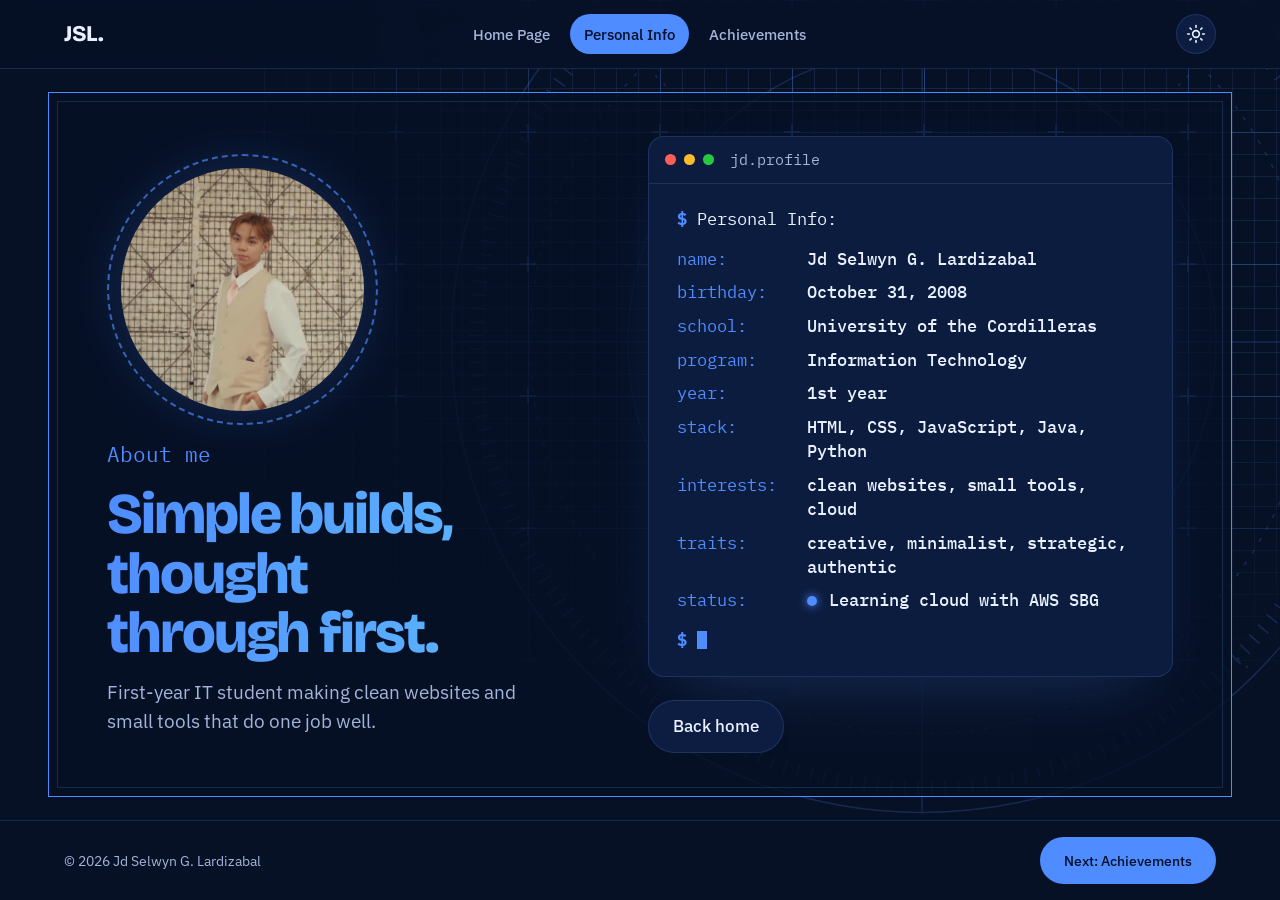
==== about.html @ 6f908cb0 "Change 'course' to 'program' in about.html" ====
<!DOCTYPE html>
<html lang="en" data-theme="dark">
<head>
  <meta charset="UTF-8">
  <meta name="viewport" content="width=device-width, initial-scale=1.0">
  <title>Personal Info | Lardizabal's Portfolio</title>
  <meta name="description" content="About Jd Selwyn G. Lardizabal, IT student and aspiring full stack developer.">
  <script>
    /* Apply the saved theme before paint so the page doesn't flash */
    try { var t = localStorage.getItem('theme'); if (t) document.documentElement.dataset.theme = t; } catch (e) {}
  </script>
  <link rel="icon" type="image/x-icon" href="Favicon.ico">
  <link rel="preconnect" href="https://fonts.googleapis.com">
  <link rel="preconnect" href="https://fonts.gstatic.com" crossorigin>
  <link href="https://fonts.googleapis.com/css2?family=Bricolage+Grotesque:wght@600;700;800&family=IBM+Plex+Mono:wght@500&family=IBM+Plex+Sans:wght@400;500&display=swap" rel="stylesheet">
  <link rel="stylesheet" href="style.css">
</head>
<body class="about-page">
  <a class="skip" href="#main">Skip to content</a>

  <header class="site-header">
    <a class="logo" href="index.html" aria-label="Home">JSL.</a>

    <nav id="nav" class="nav" aria-label="Main">
      <a href="index.html">Home Page</a>
      <a href="about.html" aria-current="page">Personal Info</a>
      <a href="achievements.html">Achievements</a>
    </nav>

    <div class="header-actions">
      <button id="theme-toggle" class="icon-btn" type="button" aria-label="Switch to light mode" aria-pressed="false">
        <svg class="i-sun" viewBox="0 0 24 24" width="20" height="20" fill="none" stroke="currentColor" stroke-width="2" stroke-linecap="round" aria-hidden="true"><circle cx="12" cy="12" r="4"/><path d="M12 2v2M12 20v2M4.9 4.9l1.4 1.4M17.7 17.7l1.4 1.4M2 12h2M20 12h2M4.9 19.1l1.4-1.4M17.7 6.3l1.4-1.4"/></svg>
        <svg class="i-moon" viewBox="0 0 24 24" width="20" height="20" fill="none" stroke="currentColor" stroke-width="2" stroke-linecap="round" stroke-linejoin="round" aria-hidden="true"><path d="M21 12.8A9 9 0 1 1 11.2 3a7 7 0 0 0 9.8 9.8z"/></svg>
      </button>
      <button id="menu-toggle" class="icon-btn menu-btn" type="button" aria-label="Open menu" aria-expanded="false" aria-controls="nav">
        <svg viewBox="0 0 24 24" width="20" height="20" fill="none" stroke="currentColor" stroke-width="2" stroke-linecap="round" aria-hidden="true"><path d="M4 7h16M4 12h16M4 17h16"/></svg>
      </button>
    </div>
  </header>

  <main id="main" class="about">
    <section class="sheet profile">
      <div class="profile-intro">
        <div class="avatar">
          <img src="profile.png" alt="Jd Selwyn holding his hiphop dance champion trophy at the APPS District Festival of Talents">
        </div>
        <p class="prompt">About me</p>
        <h1 class="headline">Simple builds, thought through first.</h1>
        <p class="profile-sub">First-year IT student making clean websites and small tools that do one job well.</p>
      </div>

      <div class="profile-side">
        <div class="term">
          <div class="term-bar" aria-hidden="true"><i></i><i></i><i></i><span>jd.profile</span></div>
          <div class="term-body">
            <p class="term-cmd"><b>$</b>Personal Info: </p>
            <dl>
            <div class="row" style="--r:0"><dt>name:</dt><dd>Jd Selwyn G. Lardizabal</dd></div>
            <div class="row" style="--r:1"><dt>birthday:</dt><dd>October 31, 2008</dd></div>
            <div class="row" style="--r:2"><dt>school:</dt><dd>University of the Cordilleras</dd></div>
            <div class="row" style="--r:3"><dt>program:</dt><dd>Information Technology</dd></div>
            <div class="row" style="--r:4"><dt>year:</dt><dd>1st year</dd></div>
            <div class="row" style="--r:5"><dt>stack:</dt><dd>HTML, CSS, JavaScript, Java, Python</dd></div>
            <div class="row" style="--r:6"><dt>interests:</dt><dd>clean websites, small tools, cloud</dd></div>
            <div class="row" style="--r:7"><dt>traits:</dt><dd>creative, minimalist, strategic, authentic</dd></div>
            <div class="row" style="--r:8"><dt>status:</dt><dd class="status">Learning cloud with AWS SBG</dd></div>
            </dl>
            <p class="term-end" aria-hidden="true"><b>$</b><span class="cursor"></span></p>
          </div>
        </div>
        <div class="actions">
          <a class="btn btn-ghost" href="index.html">Back home</a>
        </div>
      </div>
    </section>
  </main>

  <footer class="site-footer">
    <p>&copy; <span id="year">2026</span> Jd Selwyn G. Lardizabal</p>
    <a class="btn" href="achievements.html">Next: Achievements</a>
  </footer>

  <script src="script.js"></script>
  <script>
    /* Shrink the content just enough that it always fits the screen (no scrolling) */
    (function () {
      var sheet = document.querySelector('.sheet');
      var root = document.documentElement;
      if (!sheet) return;
      function fit() {
        var f = 1;
        root.style.setProperty('--fit', f);
        while (sheet.scrollHeight > sheet.clientHeight + 1 && f > 0.4) {
          f = Math.round((f - 0.03) * 100) / 100;
          root.style.setProperty('--fit', f);
        }
      }
      fit();
      window.addEventListener('resize', fit);
      window.addEventListener('load', fit);
      if (document.fonts && document.fonts.ready) document.fonts.ready.then(fit);
    })();
  </script>
</body>
</html>
---- style.css ----
/* ---------- Tokens ---------- */
:root {
  --font-head: "Bricolage Grotesque", system-ui, sans-serif;
  --font-body: "IBM Plex Sans", system-ui, sans-serif;
  --font-mono: "IBM Plex Mono", ui-monospace, monospace;
  --radius: 14px;
}

:root[data-theme="dark"] {
  --bg: #071126;
  --panel: #0d1d42;
  --ink: #e9f0ff;
  --muted: #a3b5da;
  --line: rgba(120, 168, 255, 0.16);
  --accent: #4f8cff;
  --on-accent: #05102a;
  --glow: rgba(79, 140, 255, 0.3);
  color-scheme: dark;
}

:root[data-theme="light"] {
  --bg: #f6f9ff;
  --panel: #e4ecff;
  --ink: #0a1a40;
  --muted: #47598a;
  --line: rgba(31, 79, 216, 0.18);
  --accent: #1f4fd8;
  --on-accent: #ffffff;
  --glow: rgba(31, 79, 216, 0.18);
  color-scheme: light;
}

/* ---------- Base ---------- */
*, *::before, *::after { box-sizing: border-box; }
html { scroll-behavior: smooth; }

body {
  margin: 0;
  min-height: 100vh;
  display: flex;
  flex-direction: column;
  background: var(--bg);
  color: var(--ink);
  font-family: var(--font-body);
  font-size: 1.0625rem;
  line-height: 1.6;
  transition: background-color 0.3s, color 0.3s;
}

/* ---------- Drafting-sheet background ----------
   Layers: minor grid (22px) + major grid (132px, every 6th line),
   registration crosses at the major intersections, and a slowly
   turning compass drawing behind the ID card. */
:root { --major: color-mix(in srgb, var(--accent) 38%, transparent); }

/* Minor + major grid, fading out away from the card */
body::before {
  content: "";
  position: fixed;
  inset: 0;
  z-index: -1;
  background-image:
    linear-gradient(var(--major) 1px, transparent 1px),
    linear-gradient(90deg, var(--major) 1px, transparent 1px),
    linear-gradient(var(--line) 1px, transparent 1px),
    linear-gradient(90deg, var(--line) 1px, transparent 1px);
  background-size: 132px 132px, 132px 132px, 22px 22px, 22px 22px;
  -webkit-mask-image: radial-gradient(ellipse 80% 70% at 70% 30%, #000 20%, transparent 75%);
          mask-image: radial-gradient(ellipse 80% 70% at 70% 30%, #000 20%, transparent 75%);
}

/* Brighter grid that follows the cursor like a flashlight */
body::after {
  content: "";
  position: fixed;
  inset: 0;
  z-index: -1;
  pointer-events: none;
  background-image:
    linear-gradient(var(--accent) 1px, transparent 1px),
    linear-gradient(90deg, var(--accent) 1px, transparent 1px),
    linear-gradient(var(--accent) 1px, transparent 1px),
    linear-gradient(90deg, var(--accent) 1px, transparent 1px);
  background-size: 132px 132px, 132px 132px, 22px 22px, 22px 22px;
  opacity: 0.55;
  -webkit-mask-image: radial-gradient(circle 190px at var(--sx, -300px) var(--sy, -300px), #000, transparent);
          mask-image: radial-gradient(circle 190px at var(--sx, -300px) var(--sy, -300px), #000, transparent);
}

/* Registration crosses where the major lines meet */
html::after {
  content: "";
  position: fixed;
  inset: 0;
  z-index: -1;
  pointer-events: none;
  background: var(--accent);
  opacity: 0.7;
  -webkit-mask-image: radial-gradient(ellipse 80% 70% at 70% 30%, #000 20%, transparent 75%), url("data:image/svg+xml,%3Csvg xmlns='http://www.w3.org/2000/svg' width='132' height='132' viewBox='0 0 132 132' fill='none' stroke='%23000' stroke-width='2'%3E%3Cpath d='M0 0H8M0 0V8M132 0H124M132 0V8M0 132H8M0 132V124M132 132H124M132 132V124'/%3E%3C/svg%3E");
          mask-image: radial-gradient(ellipse 80% 70% at 70% 30%, #000 20%, transparent 75%), url("data:image/svg+xml,%3Csvg xmlns='http://www.w3.org/2000/svg' width='132' height='132' viewBox='0 0 132 132' fill='none' stroke='%23000' stroke-width='2'%3E%3Cpath d='M0 0H8M0 0V8M132 0H124M132 0V8M0 132H8M0 132V124M132 132H124M132 132V124'/%3E%3C/svg%3E");
  -webkit-mask-size: auto, 132px 132px;
          mask-size: auto, 132px 132px;
  -webkit-mask-repeat: no-repeat, repeat;
          mask-repeat: no-repeat, repeat;
  -webkit-mask-composite: source-in;
          mask-composite: intersect;
}

/* Compass drawing: concentric rings, tick ring, crosshair, one bold sweep arc */
html::before {
  content: "";
  position: fixed;
  left: 72%;
  top: 38%;
  z-index: -1;
  width: min(980px, 120vw);
  aspect-ratio: 1;
  pointer-events: none;
  background: var(--accent);
  opacity: 0.2;
  -webkit-mask: url("data:image/svg+xml,%3Csvg xmlns='http://www.w3.org/2000/svg' viewBox='0 0 1000 1000' fill='none' stroke='%23000' stroke-width='1.5'%3E%3Ccircle cx='500' cy='500' r='480'/%3E%3Ccircle cx='500' cy='500' r='400' stroke-dasharray='4 10'/%3E%3Ccircle cx='500' cy='500' r='300'/%3E%3Ccircle cx='500' cy='500' r='200' stroke-dasharray='2 8'/%3E%3Ccircle cx='500' cy='500' r='100'/%3E%3Ccircle cx='500' cy='500' r='455' stroke-width='14' stroke-dasharray='1.5 12.3'/%3E%3Cpath d='M500 20V980M20 500H980'/%3E%3Cpath d='M160 160L840 840M840 160L160 840' stroke-dasharray='3 9'/%3E%3Cpath d='M500 20A480 480 0 0 1 980 500' stroke-width='4'/%3E%3Ccircle cx='500' cy='500' r='6'/%3E%3C/svg%3E") center / contain no-repeat;
          mask: url("data:image/svg+xml,%3Csvg xmlns='http://www.w3.org/2000/svg' viewBox='0 0 1000 1000' fill='none' stroke='%23000' stroke-width='1.5'%3E%3Ccircle cx='500' cy='500' r='480'/%3E%3Ccircle cx='500' cy='500' r='400' stroke-dasharray='4 10'/%3E%3Ccircle cx='500' cy='500' r='300'/%3E%3Ccircle cx='500' cy='500' r='200' stroke-dasharray='2 8'/%3E%3Ccircle cx='500' cy='500' r='100'/%3E%3Ccircle cx='500' cy='500' r='455' stroke-width='14' stroke-dasharray='1.5 12.3'/%3E%3Cpath d='M500 20V980M20 500H980'/%3E%3Cpath d='M160 160L840 840M840 160L160 840' stroke-dasharray='3 9'/%3E%3Cpath d='M500 20A480 480 0 0 1 980 500' stroke-width='4'/%3E%3Ccircle cx='500' cy='500' r='6'/%3E%3C/svg%3E") center / contain no-repeat;
  transform: translate(-50%, -50%);
  animation: compass 160s linear infinite;
}
@keyframes compass {
  to { transform: translate(-50%, -50%) rotate(360deg); }
}
@media (max-width: 860px) {
  html::before { left: 50%; top: 30%; }
}

a { color: inherit; }
:focus-visible { outline: 2px solid var(--accent); outline-offset: 3px; border-radius: 6px; }

.skip {
  position: absolute;
  left: -999px;
  top: 8px;
  background: var(--accent);
  color: var(--on-accent);
  padding: 8px 14px;
  border-radius: 8px;
  z-index: 20;
}
.skip:focus { left: 8px; }

/* ---------- Header ---------- */
.site-header {
  position: sticky;
  top: 0;
  z-index: 10;
  display: flex;
  align-items: center;
  justify-content: space-between;
  gap: 16px;
  padding: 14px clamp(20px, 5vw, 64px);
  background: color-mix(in srgb, var(--bg) 82%, transparent);
  -webkit-backdrop-filter: blur(10px);
          backdrop-filter: blur(10px);
  border-bottom: 1px solid var(--line);
}

.logo {
  font-family: var(--font-head);
  font-weight: 800;
  font-size: 1.4rem;
  letter-spacing: -0.02em;
  text-decoration: none;
}

.nav { display: flex; gap: 6px; }
.nav a {
  text-decoration: none;
  padding: 8px 14px;
  border-radius: 999px;
  color: var(--muted);
  font-weight: 500;
  font-size: 0.95rem;
  transition: color 0.2s, background-color 0.2s;
}
.nav a:hover { color: var(--ink); background: var(--panel); }
.nav a[aria-current="page"] { color: var(--on-accent); background: var(--accent); }

.header-actions { display: flex; gap: 8px; }

.icon-btn {
  display: grid;
  place-items: center;
  width: 40px;
  height: 40px;
  border: 1px solid var(--line);
  border-radius: 50%;
  background: var(--panel);
  color: var(--ink);
  cursor: pointer;
  transition: transform 0.2s, border-color 0.2s;
}
.icon-btn:hover { border-color: var(--accent); }
.icon-btn:active { transform: scale(0.94); }
.menu-btn { display: none; }

/* Show the icon for the mode you can switch to */
:root[data-theme="dark"] .i-moon,
:root[data-theme="light"] .i-sun { display: none; }

/* ---------- Hero ---------- */
.hero {
  flex: 1;
  display: grid;
  grid-template-columns: 1fr 1fr;
  align-items: center;
  gap: clamp(28px, 4vw, 64px);
  width: 100%;
  max-width: 1400px;
  margin: 0 auto;
  padding: clamp(32px, 6vw, 72px) clamp(20px, 5vw, 64px);
}

.hello {
  margin: 0 0 10px;
  color: var(--muted);
  font-size: 1.15rem;
}

h1 {
  margin: 0 0 20px;
  font-family: var(--font-head);
  font-weight: 800;
  font-size: clamp(2.8rem, 7vw, 5.6rem);
  line-height: 0.98;
  letter-spacing: -0.035em;
}

/* Name: a highlight sweeps across it every few seconds */
.shine {
  background-image: linear-gradient(100deg, var(--ink) 0 40%, var(--accent) 50%, var(--ink) 60% 100%);
  background-size: 250% 100%;
  background-position: 100% 0;
  -webkit-background-clip: text;
          background-clip: text;
  color: transparent;
  -webkit-text-fill-color: transparent;
  animation: shine 3s ease-in-out infinite;
}
@keyframes shine {
  0%   { background-position: 100% 0; }
  30%  { background-position: 0% 0; }
  100% { background-position: 0% 0; }
}

/* Typing line */
.role { margin: 0 0 14px; font-size: 1.3rem; }
#typed { color: var(--accent); }
.caret { color: var(--accent); animation: blink 1s steps(1) infinite; }
@keyframes blink { 50% { opacity: 0; } }

.lede {
  max-width: 52ch;
  margin: 0 0 22px;
  font-size: 1.125rem;
  color: var(--muted);
}

.chips {
  display: flex;
  flex-wrap: wrap;
  gap: 8px;
  margin: 0 0 28px;
  padding: 0;
  list-style: none;
}
.chips li {
  padding: 5px 14px;
  border: 1px solid var(--line);
  border-radius: 999px;
  background: var(--panel);
  font-size: 0.9rem;
  font-weight: 500;
}

/* Social buttons */
.socials { display: flex; flex-wrap: wrap; gap: 10px; margin: 0 0 28px; padding: 0; list-style: none; }
.social-btn {
  display: inline-flex;
  align-items: center;
  gap: 8px;
  padding: 9px 16px;
  border: 1px solid var(--line);
  border-radius: 999px;
  background: var(--panel);
  color: var(--ink);
  font-size: 0.95rem;
  font-weight: 500;
  text-decoration: none;
  transition: transform 0.2s, border-color 0.2s, color 0.2s;
}
.social-btn:hover { border-color: var(--accent); color: var(--accent); transform: translateY(-2px); }

.btn {
  display: inline-block;
  padding: 12px 24px;
  border-radius: 999px;
  background: var(--accent);
  color: var(--on-accent);
  font-weight: 500;
  text-decoration: none;
  transition: transform 0.2s, box-shadow 0.2s;
}
.btn:hover { transform: translateY(-2px); box-shadow: 0 8px 24px -6px var(--glow); }

/* ---------- ID card portrait ---------- */
.portrait { position: relative; margin: 0; justify-self: center; width: 100%; max-width: 640px; padding: 14px; }

.id-card {
  --rx: 0deg; --ry: 0deg; --gx: 50%; --gy: 20%;
  position: relative;
  overflow: hidden;
  border-radius: 22px;
  background: var(--panel);
  box-shadow: 0 0 0 1px var(--line), 0 40px 80px -30px var(--glow);
  transform: perspective(900px) rotateX(var(--rx)) rotateY(var(--ry));
  transition: transform 0.5s cubic-bezier(0.2, 0.7, 0.2, 1);
  will-change: transform;
}
.id-card.live { transition: transform 0.08s linear; }

.id-strip {
  display: flex;
  align-items: center;
  justify-content: space-between;
  padding: 12px 18px;
  background: var(--accent);
  color: var(--on-accent);
}
.slot { width: 54px; height: 10px; border-radius: 999px; background: var(--bg); opacity: 0.85; }
.id-logo { font-family: var(--font-head); font-weight: 800; letter-spacing: -0.02em; }

.id-photo { aspect-ratio: 1 / 0.95; }
.id-photo img {
  display: block;
  width: 100%;
  height: 100%;
  object-fit: cover;
  object-position: 62% 30%;
}

.id-plate { display: grid; gap: 2px; padding: 14px 18px 18px; }
.id-plate b { font-family: var(--font-head); font-size: 1.2rem; font-weight: 700; }
.id-plate span { color: var(--muted); font-size: 0.95rem; }

/* Light that follows the pointer across the card */
.glare {
  position: absolute;
  inset: 0;
  pointer-events: none;
  background: radial-gradient(circle at var(--gx) var(--gy), rgba(255, 255, 255, 0.28), transparent 55%);
  mix-blend-mode: soft-light;
}

/* Language badges floating around the card */
.orbit { margin: 0; padding: 0; list-style: none; }
.orbit li {
  position: absolute;
  left: var(--x);
  top: var(--y);
  z-index: 2;
  padding: 6px 14px;
  border: 1px solid var(--accent);
  border-radius: 999px;
  background: var(--bg);
  color: var(--ink);
  font-family: var(--font-mono);
  font-size: 0.85rem;
  box-shadow: 0 8px 22px -8px var(--glow);
  animation: bob 5s ease-in-out infinite;
  animation-delay: var(--d);
}
@keyframes bob { 0%, 100% { transform: translateY(0); } 50% { transform: translateY(-8px); } }

/* ---------- Inner pages ---------- */
.page {
  flex: 1;
  width: 100%;
  max-width: 880px;
  margin: 0 auto;
  padding: clamp(32px, 6vw, 72px) clamp(20px, 5vw, 64px);
}
.page h1 { margin: 0 0 18px; font-family: var(--font-head); font-weight: 800; font-size: clamp(2.2rem, 5.5vw, 3.6rem); line-height: 1.05; letter-spacing: -0.03em; }
.page h2 { margin: 34px 0 12px; font-family: var(--font-head); font-size: 1.35rem; }
.page .lede { max-width: 60ch; }

.chips { display: flex; flex-wrap: wrap; gap: 8px; margin: 0 0 8px; padding: 0; list-style: none; }
.chips li { padding: 5px 14px; border: 1px solid var(--line); border-radius: 999px; background: var(--panel); font-size: 0.9rem; font-weight: 500; }

.cards { display: grid; grid-template-columns: repeat(auto-fit, minmax(240px, 1fr)); gap: 16px; margin-top: 28px; }
.card { padding: 20px; border: 1px solid var(--line); border-radius: var(--radius); background: color-mix(in srgb, var(--panel) 70%, transparent); }
.card h3, .timeline h3 { margin: 0 0 6px; font-family: var(--font-head); font-size: 1.15rem; }
.card p, .timeline p { margin: 0; color: var(--muted); }
.todo { border-style: dashed; }

.timeline { margin: 28px 0 0; padding: 0 0 0 26px; list-style: none; border-left: 2px solid var(--accent); }
.timeline li { position: relative; padding: 0 0 28px; }
.timeline li::before { content: ""; position: absolute; left: -35px; top: 6px; width: 14px; height: 14px; border-radius: 50%; background: var(--accent); box-shadow: 0 0 0 4px var(--bg); }
.timeline li.todo::before { background: var(--bg); border: 2px solid var(--accent); }

/* ---------- About page: a drafting sheet with dimension lines ---------- */
@property --draw { syntax: "<percentage>"; inherits: false; initial-value: 100%; }

.about {
  flex: 1;
  min-height: 0;
  display: flex;
  width: 100%;
  max-width: 1500px;
  margin: 0 auto;
  padding: clamp(12px, 2.5vh, 40px) clamp(12px, 4vw, 48px);
}

/* Fit the About page in one screen: the page itself never scrolls */
body.about-page { height: 100vh; height: 100dvh; min-height: 0; overflow: hidden; }

/* Sheet border: outer frame plus a thin inner frame, like a drawing sheet */
.sheet {
  position: relative;
  flex: 1;
  min-height: 0;
  display: flex;
  flex-direction: column;
  overflow: hidden;
  padding: clamp(18px, 3.5vh, 56px) clamp(18px, 4.5vw, 72px);
  border: 1px solid var(--accent);
  background: color-mix(in srgb, var(--bg) 80%, transparent);
}
.sheet::before {
  content: "";
  position: absolute;
  inset: 8px;
  border: 1px solid var(--line);
  pointer-events: none;
}

.about h1 {
  margin: auto 0 clamp(12px, 3vh, 36px);
  font-family: var(--font-head);
  font-weight: 700;
  font-size: clamp(1rem, 2.4vh, 1.25rem);
  letter-spacing: -0.01em;
  color: var(--muted);
}

.about-text { display: grid; gap: clamp(16px, 3vh, 40px); margin-bottom: auto; }

.about-lead {
  margin: 0;
  font-family: var(--font-head);
  font-weight: 600;
  font-size: calc(clamp(1.1rem, min(2.6vw, 4.2vh), 2.4rem) * var(--fit, 1));
  line-height: 1.55;
  letter-spacing: -0.02em;
  text-wrap: pretty;
}

/* Smaller notes sit beside the intro, like notes on a drawing */
.about-body {
  display: grid;
  gap: 0.9em;
  align-content: start;
}
.about-body p { margin: 0; color: var(--muted); font-size: calc(clamp(1rem, 3.3vh, 1.8rem) * var(--fit, 1)); line-height: 1.5; }
.about-body .dim { color: var(--ink); }

@media (max-width: 899px) {
  .sheet { padding: clamp(16px, 3vh, 32px) 20px; }
  .about h1 { margin-bottom: 10px; }
  .about-text { gap: 14px; }
  .about-lead { font-size: calc(clamp(0.95rem, min(4.6vw, 2.9vh), 1.6rem) * var(--fit, 1)); line-height: 1.5; }
  .about-body { gap: 0.7em; }
  .about-body p { font-size: calc(clamp(0.95rem, min(4.6vw, 2.9vh), 1.3rem) * var(--fit, 1)); line-height: 1.5; }
  .site-footer { padding-block: 10px; }
  .site-footer .btn { padding: 9px 18px; font-size: 0.9rem; }
}

@media (min-width: 900px) {
  .about-text { grid-template-columns: 1fr 1fr; gap: clamp(32px, 5vw, 72px); align-items: start; }
}

/* Dimension line: end ticks plus a line that draws in under key phrases */
.dim {
  --draw: 100%;
  padding-bottom: 0.22em;
  background:
    linear-gradient(var(--accent), var(--accent)) 0 100% / 1.5px 0.34em no-repeat,
    linear-gradient(var(--accent), var(--accent)) 100% 100% / 1.5px 0.34em no-repeat,
    linear-gradient(var(--accent), var(--accent)) 0 calc(100% - 0.17em) / var(--draw) 1.5px no-repeat;
  -webkit-box-decoration-break: clone;
          box-decoration-break: clone;
  animation: draw 1s cubic-bezier(0.2, 0.7, 0.2, 1) both;
  animation-delay: calc(0.4s + var(--i, 0) * 0.3s);
}
@keyframes draw { from { --draw: 0%; } to { --draw: 100%; } }

/* ---------- Footer ---------- */
.site-footer {
  display: flex;
  align-items: center;
  justify-content: space-between;
  gap: 16px;
  padding: 16px clamp(20px, 5vw, 64px);
  border-top: 1px solid var(--line);
  color: var(--muted);
  font-size: 0.9rem;
}
.site-footer p { margin: 0; }

/* ---------- One page-load sequence ---------- */
@keyframes rise {
  from { opacity: 0; transform: translateY(14px); }
  to   { opacity: 1; transform: none; }
}
.intro > *, .portrait { animation: rise 0.7s cubic-bezier(0.2, 0.7, 0.2, 1) both; }
.intro > :nth-child(2) { animation-delay: 0.08s; }
.intro > :nth-child(3) { animation-delay: 0.16s; }
.intro > :nth-child(4) { animation-delay: 0.24s; }
.intro > :nth-child(5) { animation-delay: 0.32s; }
.portrait { animation-delay: 0.2s; }

/* ---------- Responsive ---------- */
@media (max-width: 860px) {
  .hero { grid-template-columns: 1fr; }
  .portrait { max-width: 440px; order: -1; }
}

@media (max-width: 980px) {

  .menu-btn { display: grid; }
  .nav {
    position: absolute;
    top: 100%;
    left: 0;
    right: 0;
    flex-direction: column;
    gap: 2px;
    padding: 10px clamp(20px, 5vw, 64px) 16px;
    background: var(--bg);
    border-bottom: 1px solid var(--line);
    display: none;
  }
  .nav.open { display: flex; }
  .nav a { padding: 12px 14px; }
}

@media (prefers-reduced-motion: reduce) {
  *, *::before, *::after { animation: none !important; transition: none !important; }
  html { scroll-behavior: auto; }
}

/* =====================================================================
   Personal Info: terminal profile
   ===================================================================== */
.profile {
  flex-direction: unset;
  display: grid;
  grid-template-columns: minmax(0, 1fr) minmax(0, 1.1fr);
  align-items: center;
  gap: clamp(24px, 5vw, 80px);
}

.profile-intro { display: grid; justify-items: start; gap: clamp(8px, 1.6vh, 18px); }

.avatar {
  position: relative;
  width: calc(clamp(110px, 27vh, 270px) * var(--fit, 1));
  aspect-ratio: 1;
  margin: 14px 0 clamp(4px, 1.4vh, 16px) 14px;
}
.avatar::before {
  content: "";
  position: absolute;
  inset: -14px;
  border: 2px dashed color-mix(in srgb, var(--accent) 65%, transparent);
  border-radius: 50%;
}
.avatar img {
  display: block;
  width: 100%;
  height: 100%;
  object-fit: cover;
  border-radius: 50%;
  box-shadow: 0 0 60px -8px var(--glow);
}

.prompt {
  margin: 0;
  font-family: var(--font-mono);
  font-size: calc(clamp(0.95rem, 2.4vh, 1.3rem) * var(--fit, 1));
  color: var(--accent);
}

.about .headline {
  margin: 0;
  font-family: var(--font-head);
  font-weight: 800;
  font-size: calc(clamp(1.7rem, min(4.6vw, 6.4vh), 3.9rem) * var(--fit, 1));
  line-height: 1.03;
  letter-spacing: -0.035em;
  color: transparent;
  background-image: linear-gradient(95deg, var(--accent), color-mix(in srgb, var(--accent) 45%, #6ee7ff));
  -webkit-background-clip: text;
          background-clip: text;
  -webkit-text-fill-color: transparent;
  text-wrap: balance;
}

.profile-sub {
  max-width: 40ch;
  margin: 0;
  color: var(--muted);
  font-size: calc(clamp(0.95rem, 2.3vh, 1.2rem) * var(--fit, 1));
  line-height: 1.5;
}

.profile-side { display: grid; gap: clamp(14px, 2.6vh, 26px); min-width: 0; }

.term {
  border: 1px solid var(--line);
  border-radius: 16px;
  background: color-mix(in srgb, var(--panel) 88%, var(--bg));
  box-shadow: 0 30px 70px -35px var(--glow);
  overflow: hidden;
  font-family: var(--font-mono);
  font-size: calc(clamp(0.78rem, 2.1vh, 1.05rem) * var(--fit, 1));
  line-height: 1.45;
}
.term-bar {
  display: flex;
  align-items: center;
  gap: 8px;
  padding: 12px 16px;
  border-bottom: 1px solid var(--line);
  color: var(--muted);
}
.term-bar i { width: 11px; height: 11px; border-radius: 50%; background: #ff5f57; }
.term-bar i:nth-child(2) { background: #febc2e; }
.term-bar i:nth-child(3) { background: #28c840; }
.term-bar span { margin-left: 8px; font-size: 0.9em; }

.term-body { padding: clamp(14px, 2.6vh, 26px) clamp(16px, 2.4vw, 28px); }
.term-cmd { margin: 0 0 0.9em; }
.term-cmd b { color: var(--accent); margin-right: 0.6em; }

.term dl { display: grid; gap: 0.55em; margin: 0; }
.term .row {
  display: grid;
  grid-template-columns: 11ch minmax(0, 1fr);
  gap: 1.2em;
  animation: type-in 0.45s cubic-bezier(0.2, 0.7, 0.2, 1) both;
  animation-delay: calc(0.15s + var(--r, 0) * 0.11s);
}
@keyframes type-in { from { opacity: 0; transform: translateX(-8px); } to { opacity: 1; transform: none; } }
.term dt { color: var(--accent); }
.term dd { margin: 0; color: var(--ink); font-weight: 500; }
.term .status::before {
  content: "";
  display: inline-block;
  width: 0.6em;
  height: 0.6em;
  margin-right: 0.7em;
  border-radius: 50%;
  background: var(--accent);
  box-shadow: 0 0 10px var(--accent);
}
.term-end { margin: 0.9em 0 0; }
.term-end b { color: var(--accent); margin-right: 0.6em; }
.cursor {
  display: inline-block;
  width: 0.6em;
  height: 1.1em;
  background: var(--accent);
  vertical-align: -0.2em;
  animation: blink 1s steps(1) infinite;
}

.actions { display: flex; flex-wrap: wrap; gap: 12px; }
.btn-ghost {
  background: var(--panel);
  color: var(--ink);
  border: 1px solid var(--line);
}
.btn-ghost:hover { border-color: var(--accent); box-shadow: none; }

@media (max-width: 899px) {
  .profile { grid-template-columns: 1fr; align-content: center; gap: 14px; }
  .profile-intro {
    grid-template-columns: auto minmax(0, 1fr);
    align-items: center;
    column-gap: 22px;
    row-gap: 4px;
  }
  .avatar { grid-row: 1 / span 3; width: calc(clamp(84px, 17vh, 130px) * var(--fit, 1)); margin: 12px; }
  .profile-sub { grid-column: 2; font-size: calc(0.9rem * var(--fit, 1)); }
  .term .row { grid-template-columns: 9.5ch minmax(0, 1fr); gap: 0.8em; }
  .actions .btn { padding: 10px 18px; font-size: 0.92rem; }
}

/* =====================================================================
   Achievements: one screen, no scrolling, sorted by category
   ===================================================================== */
.about .ach-sheet h1 {
  margin: 0 0 clamp(10px, 2vh, 20px);
  font-size: clamp(1.1rem, 2.8vh, 1.5rem);
}

.ach {
  flex: 1;
  min-height: 0;
  display: grid;
  grid-template-columns: minmax(170px, 250px) minmax(0, 1fr);
  grid-template-rows: minmax(0, 1fr);
  gap: clamp(16px, 3vw, 40px);
}

.ach-nav { display: flex; flex-direction: column; justify-content: center; align-self: center; gap: 8px; }
.ach-tab {
  display: grid;
  gap: 2px;
  padding: 12px 16px;
  border: 1px solid var(--line);
  border-radius: var(--radius);
  background: transparent;
  color: var(--muted);
  font: inherit;
  text-align: left;
  cursor: pointer;
  transition: border-color 0.2s, background-color 0.2s;
}
.ach-tab b { font-family: var(--font-head); font-size: 1.02rem; color: var(--ink); }
.ach-tab span { font-size: 0.85rem; }
.ach-tab:hover { border-color: var(--accent); }
.ach-tab[aria-selected="true"] {
  border-color: var(--accent);
  background: var(--panel);
  box-shadow: inset 3px 0 0 var(--accent);
}

.ach-panel { min-height: 0; height: 100%; overflow: hidden; display: flex; flex-direction: column; gap: 12px; }
.ach-panel[hidden] { display: none; }
.ach-panel h2 { margin: 0; font-family: var(--font-head); font-size: clamp(1.2rem, 3vh, 1.7rem); letter-spacing: -0.02em; }
.ach-panel header p { margin: 2px 0 0; color: var(--muted); font-size: clamp(0.85rem, 2vh, 1rem); line-height: 1.45; }

.shots {
  flex: 1;
  min-height: 0;
  display: grid;
  grid-auto-flow: column;
  grid-auto-columns: minmax(0, 1fr);
  gap: 12px;
}
.shot { min-width: 0; min-height: 0; margin: 0; display: flex; flex-direction: column; gap: 6px; }
.shot button {
  flex: 1;
  min-height: 0;
  display: grid;
  place-items: center;
  position: relative;
  padding: 6px;
  overflow: hidden;
  border: 1px solid var(--line);
  border-radius: 12px;
  background: color-mix(in srgb, var(--panel) 60%, transparent);
  cursor: zoom-in;
  transition: border-color 0.2s;
}
.shot button:hover { border-color: var(--accent); }
/* Image is taken out of the layout flow so a tall photo can never stretch the page */
.shot img { position: absolute; inset: 6px; display: block; width: calc(100% - 12px); height: calc(100% - 12px); object-fit: contain; border-radius: 6px; }
.shot figcaption { color: var(--muted); font-size: clamp(0.75rem, 1.8vh, 0.9rem); line-height: 1.35; }

.lightbox { padding: 0; border: 0; background: transparent; max-width: 96vw; max-height: 96vh; overflow: hidden; color: #fff; }
.lightbox::backdrop { background: rgba(3, 8, 20, 0.88); }
.lightbox img { display: block; max-width: 96vw; max-height: 88vh; object-fit: contain; border-radius: 8px; }
.lightbox p { margin: 8px 0 0; text-align: center; font-size: 0.95rem; }

@media (max-width: 899px) {
  .ach { grid-template-columns: 1fr; grid-template-rows: auto minmax(0, 1fr); gap: 12px; }
  .ach-nav { display: grid; grid-template-columns: 1fr 1fr; gap: 6px; }
  .ach-tab { padding: 8px 12px; }
  .ach-tab b { font-size: 0.9rem; }
  .ach-tab span { display: none; }
  .shots { grid-auto-flow: row; grid-auto-columns: unset; grid-auto-rows: minmax(0, 1fr); }
  .ach-panel header p { display: none; }
}


/* =====================================================================
   Home page: fits one screen, the page itself never scrolls
   ===================================================================== */
html:has(body.home-page) { overflow: hidden; height: 100%; }
/* Pinned to the viewport so nothing can make the page taller than the screen */
body.home-page { position: fixed; inset: 0; height: auto; min-height: 0; overflow: hidden; }

body.home-page .hero {
  min-height: 0;
  overflow: hidden;
  gap: clamp(16px, 3vw, 48px);
  padding: clamp(10px, 2.5vh, 40px) clamp(20px, 5vw, 64px);
}
body.home-page .hello { font-size: calc(1.15rem * var(--fit, 1)); margin-bottom: calc(10px * var(--fit, 1)); }
body.home-page h1 {
  font-size: calc(clamp(2rem, min(7vw, 9vh), 5.6rem) * var(--fit, 1));
  margin-bottom: calc(20px * var(--fit, 1));
}
body.home-page .role { font-size: calc(1.3rem * var(--fit, 1)); }
body.home-page .socials { margin-bottom: 0; gap: calc(10px * var(--fit, 1)); }
body.home-page .social-btn {
  padding: calc(9px * var(--fit, 1)) calc(16px * var(--fit, 1));
  font-size: calc(0.95rem * var(--fit, 1));
}
body.home-page .portrait {
  width: 100%;
  max-width: calc(clamp(180px, 100vh - 250px, 640px) * var(--fit, 1));
  max-width: calc(clamp(180px, 100dvh - 250px, 640px) * var(--fit, 1));
  padding: calc(14px * var(--fit, 1));
}
body.home-page .orbit li {
  font-size: calc(0.85rem * var(--fit, 1));
  padding: calc(6px * var(--fit, 1)) calc(14px * var(--fit, 1));
}
@media (max-width: 860px) {
  body.home-page .portrait { max-width: calc(clamp(160px, 100dvh - 400px, 440px) * var(--fit, 1)); }
  body.home-page .site-footer { padding-block: 10px; }
  body.home-page .site-footer .btn { padding: 9px 18px; font-size: 0.9rem; }
}
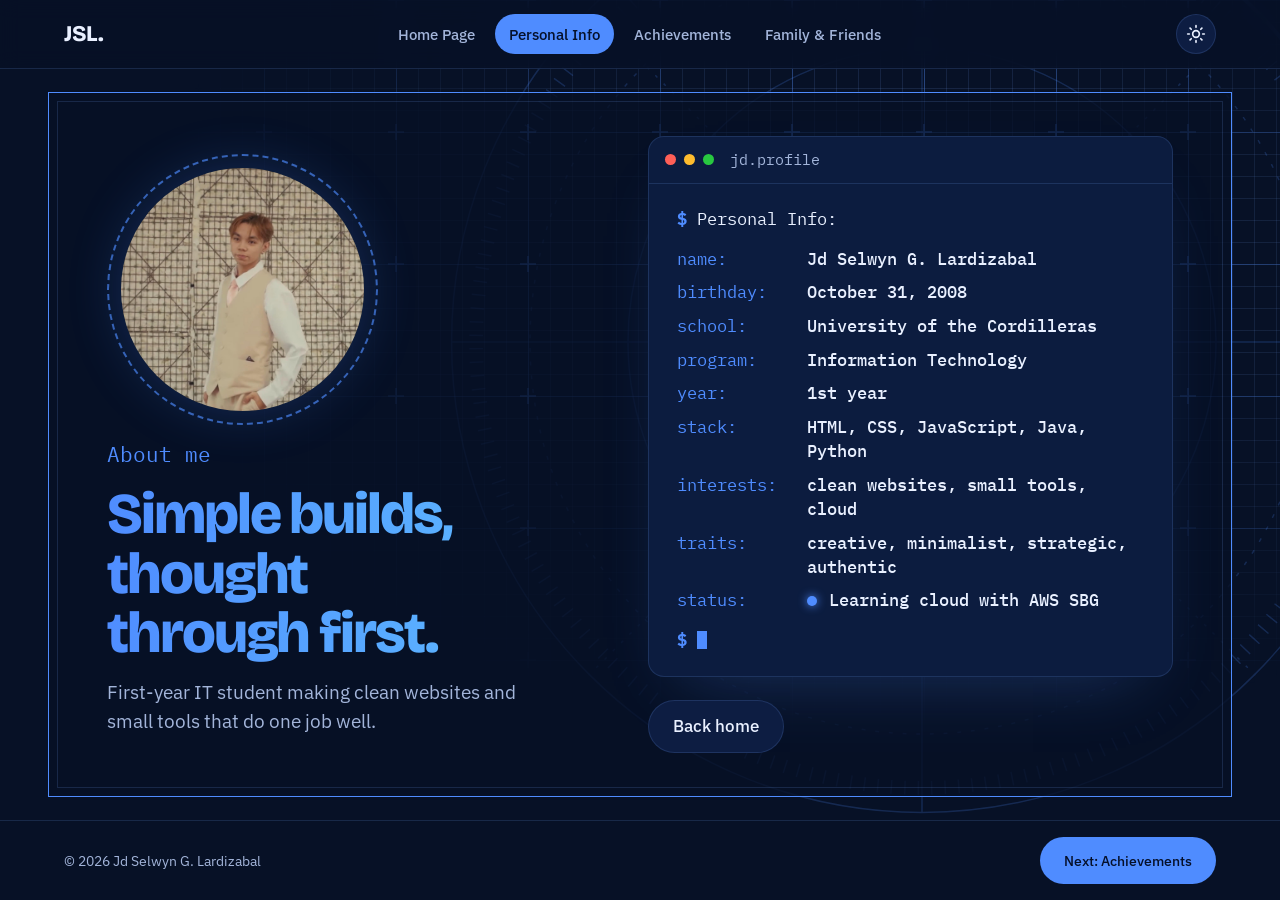
==== commit 8ceb3c2f: "Add files via upload" ====
--- a/about.html
+++ b/about.html
@@ -25,6 +25,7 @@
       <a href="index.html">Home Page</a>
       <a href="about.html" aria-current="page">Personal Info</a>
       <a href="achievements.html">Achievements</a>
+      <a href="family-friends.html">Family &amp; Friends</a>
     </nav>
 
     <div class="header-actions">
--- a/style.css
+++ b/style.css
@@ -831,3 +831,25 @@
   body.home-page .site-footer { padding-block: 10px; }
   body.home-page .site-footer .btn { padding: 9px 18px; font-size: 0.9rem; }
 }
+
+/* =====================================================================
+   Achievements v2: 3 categories, timeline entries, scroll inside panel
+   ===================================================================== */
+.ach-panel { overflow: hidden; }
+.entries { flex: 1; min-height: 0; overflow-y: auto; padding: 4px 8px 12px 4px; scrollbar-width: thin; scrollbar-color: var(--accent) transparent; }
+.entry { position: relative; display: grid; grid-template-columns: minmax(96px, 150px) minmax(0, 1fr); gap: 16px; padding: 0 0 22px 18px; border-left: 2px solid var(--line); margin-left: 6px; }
+.entry:last-child { padding-bottom: 4px; }
+.entry::before { content: ""; position: absolute; left: -7px; top: 5px; width: 12px; height: 12px; border-radius: 50%; background: var(--accent); box-shadow: 0 0 0 4px var(--bg, transparent); }
+.when { font-family: var(--font-mono, 'IBM Plex Mono', monospace); font-size: 0.8rem; color: var(--accent); line-height: 1.4; padding-top: 2px; }
+.what h3 { margin: 0; font-family: var(--font-head); font-size: clamp(1rem, 2.4vh, 1.2rem); letter-spacing: -0.01em; }
+.what p { margin: 4px 0 10px; color: var(--muted); font-size: 0.92rem; line-height: 1.45; }
+.thumbs { display: flex; flex-wrap: wrap; gap: 10px; }
+.thumbs button { padding: 4px; border: 1px solid var(--line); border-radius: 10px; background: color-mix(in srgb, var(--panel) 60%, transparent); cursor: zoom-in; transition: border-color 0.2s, transform 0.2s; }
+.thumbs button:hover, .thumbs button:focus-visible { border-color: var(--accent); transform: translateY(-2px); }
+.thumbs img { display: block; height: clamp(110px, 20vh, 170px); width: auto; max-width: 100%; border-radius: 6px; }
+.ff-note { color: var(--muted); }
+@media (max-width: 899px) {
+  .ach-nav { grid-template-columns: repeat(3, 1fr); }
+  .entry { grid-template-columns: 1fr; gap: 4px; }
+  .when { padding-top: 0; }
+}
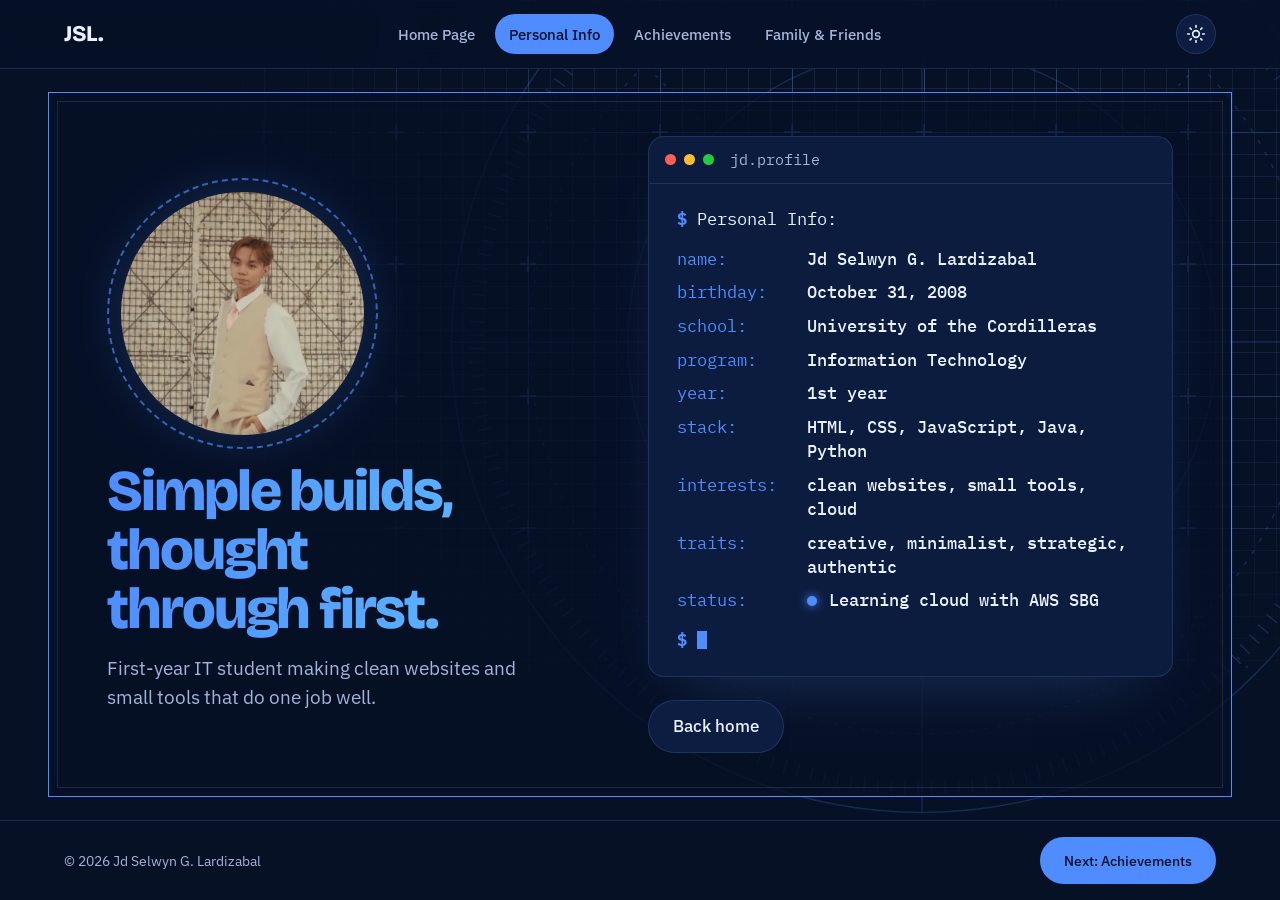
==== commit 6ed58931: "Update about.html" ====
--- a/about.html
+++ b/about.html
@@ -45,7 +45,6 @@
         <div class="avatar">
           <img src="profile.png" alt="Jd Selwyn holding his hiphop dance champion trophy at the APPS District Festival of Talents">
         </div>
-        <p class="prompt">About me</p>
         <h1 class="headline">Simple builds, thought through first.</h1>
         <p class="profile-sub">First-year IT student making clean websites and small tools that do one job well.</p>
       </div>
--- a/style.css
+++ b/style.css
@@ -833,23 +833,35 @@
 }
 
 /* =====================================================================
-   Achievements v2: 3 categories, timeline entries, scroll inside panel
+   Achievements v3: everything fits on one screen, click photos to zoom
    ===================================================================== */
-.ach-panel { overflow: hidden; }
-.entries { flex: 1; min-height: 0; overflow-y: auto; padding: 4px 8px 12px 4px; scrollbar-width: thin; scrollbar-color: var(--accent) transparent; }
-.entry { position: relative; display: grid; grid-template-columns: minmax(96px, 150px) minmax(0, 1fr); gap: 16px; padding: 0 0 22px 18px; border-left: 2px solid var(--line); margin-left: 6px; }
-.entry:last-child { padding-bottom: 4px; }
-.entry::before { content: ""; position: absolute; left: -7px; top: 5px; width: 12px; height: 12px; border-radius: 50%; background: var(--accent); box-shadow: 0 0 0 4px var(--bg, transparent); }
-.when { font-family: var(--font-mono, 'IBM Plex Mono', monospace); font-size: 0.8rem; color: var(--accent); line-height: 1.4; padding-top: 2px; }
-.what h3 { margin: 0; font-family: var(--font-head); font-size: clamp(1rem, 2.4vh, 1.2rem); letter-spacing: -0.01em; }
-.what p { margin: 4px 0 10px; color: var(--muted); font-size: 0.92rem; line-height: 1.45; }
-.thumbs { display: flex; flex-wrap: wrap; gap: 10px; }
-.thumbs button { padding: 4px; border: 1px solid var(--line); border-radius: 10px; background: color-mix(in srgb, var(--panel) 60%, transparent); cursor: zoom-in; transition: border-color 0.2s, transform 0.2s; }
-.thumbs button:hover, .thumbs button:focus-visible { border-color: var(--accent); transform: translateY(-2px); }
-.thumbs img { display: block; height: clamp(110px, 20vh, 170px); width: auto; max-width: 100%; border-radius: 6px; }
-.ff-note { color: var(--muted); }
+body.ach-page .about { max-width: none; padding: clamp(6px, 1.2vh, 14px) clamp(6px, 1vw, 16px); }
+body.ach-page .sheet { padding: clamp(10px, 2vh, 24px) clamp(12px, 2vw, 32px); }
+body.ach-page .ach { grid-template-columns: minmax(150px, 210px) minmax(0, 1fr); gap: clamp(12px, 2vw, 28px); }
+.ach-stage { min-width: 0; min-height: 0; height: 100%; }
+.ach-panel { gap: 8px; }
+.ach-panel header { display: flex; align-items: flex-end; justify-content: space-between; gap: 12px; }
+.ach-panel h2 { font-size: clamp(1.1rem, 2.6vh, 1.5rem); }
+.hint { display: inline-flex; align-items: center; gap: 6px; flex: none; padding: 4px 10px; border: 1px solid var(--line); border-radius: 999px; color: var(--muted); font-size: 0.8rem; white-space: nowrap; }
+.hint svg { color: var(--accent); }
+.gallery { flex: 1; min-height: 0; display: grid; grid-template-columns: repeat(var(--cols), minmax(0, 1fr)); grid-auto-rows: minmax(0, 1fr); gap: 10px; }
+.gallery .shot { gap: 4px; }
+.gallery .shot figcaption { font-size: clamp(0.68rem, 1.5vh, 0.82rem); line-height: 1.25; }
+.gallery .shot figcaption b { display: block; color: var(--accent); font-weight: 500; font-family: var(--font-mono, 'IBM Plex Mono', monospace); }
+.shot button::after {
+  content: "Click to zoom";
+  position: absolute; left: 50%; bottom: 10px; transform: translate(-50%, 6px);
+  padding: 4px 10px; border-radius: 999px; background: var(--accent); color: var(--on-accent);
+  font-size: 0.75rem; white-space: nowrap; opacity: 0; pointer-events: none; transition: opacity 0.2s, transform 0.2s;
+}
+.shot button:hover::after, .shot button:focus-visible::after { opacity: 1; transform: translate(-50%, 0); }
 @media (max-width: 899px) {
+  body.ach-page .ach { grid-template-columns: 1fr; }
   .ach-nav { grid-template-columns: repeat(3, 1fr); }
-  .entry { grid-template-columns: 1fr; gap: 4px; }
-  .when { padding-top: 0; }
-}
+  .ach-panel header p { display: none; }
+  .hint { padding: 3px 8px; font-size: 0.7rem; }
+  .gallery { gap: 6px; }
+  .gallery[style*="--cols:4"] { --cols: 3 !important; }
+  .gallery[style*="--cols:2"] { --cols: 1 !important; }
+  .shot button::after { display: none; }
+}
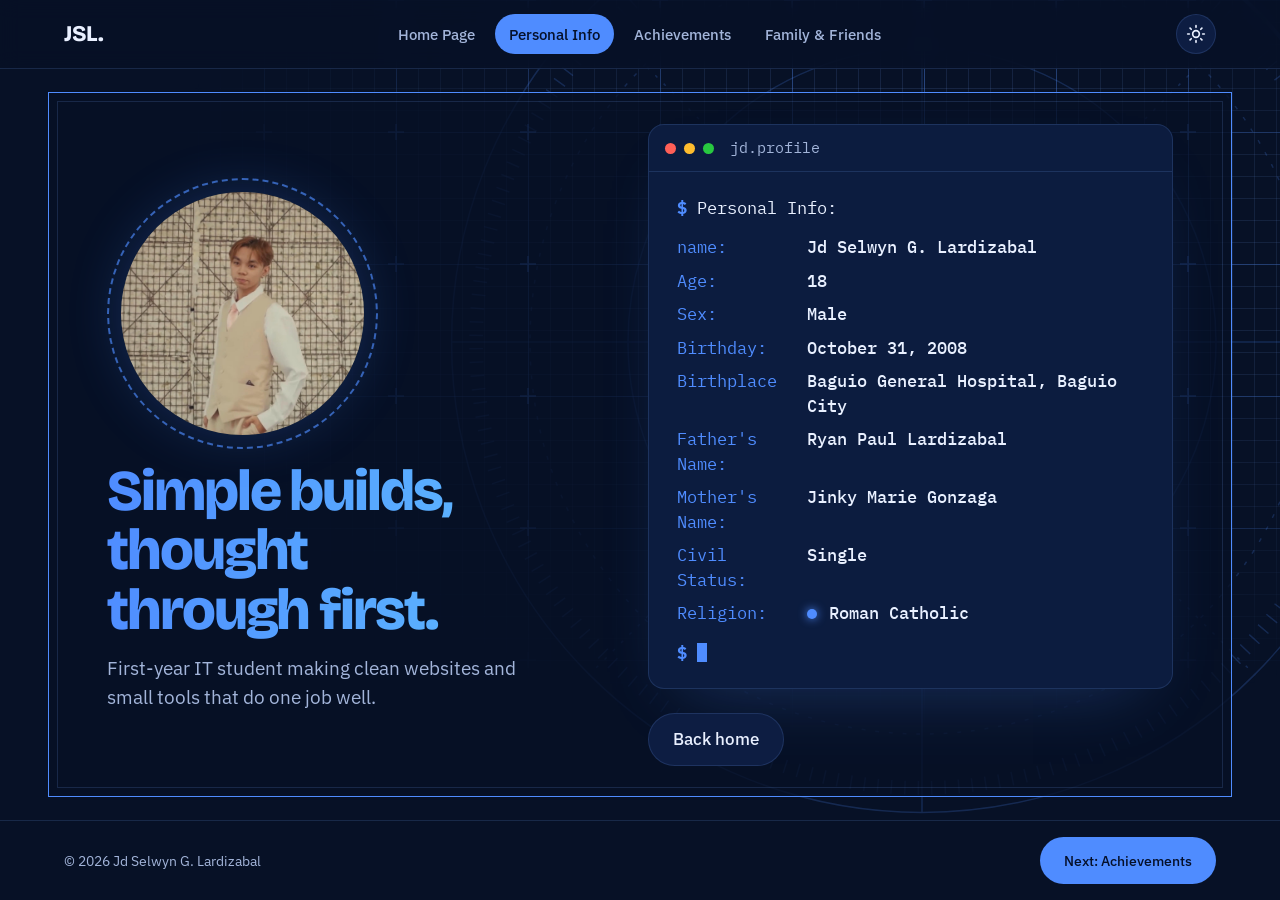
==== commit d18e33f6: "Update about.html" ====
--- a/about.html
+++ b/about.html
@@ -56,14 +56,14 @@
             <p class="term-cmd"><b>$</b>Personal Info: </p>
             <dl>
             <div class="row" style="--r:0"><dt>name:</dt><dd>Jd Selwyn G. Lardizabal</dd></div>
-            <div class="row" style="--r:1"><dt>birthday:</dt><dd>October 31, 2008</dd></div>
-            <div class="row" style="--r:2"><dt>school:</dt><dd>University of the Cordilleras</dd></div>
-            <div class="row" style="--r:3"><dt>program:</dt><dd>Information Technology</dd></div>
-            <div class="row" style="--r:4"><dt>year:</dt><dd>1st year</dd></div>
-            <div class="row" style="--r:5"><dt>stack:</dt><dd>HTML, CSS, JavaScript, Java, Python</dd></div>
-            <div class="row" style="--r:6"><dt>interests:</dt><dd>clean websites, small tools, cloud</dd></div>
-            <div class="row" style="--r:7"><dt>traits:</dt><dd>creative, minimalist, strategic, authentic</dd></div>
-            <div class="row" style="--r:8"><dt>status:</dt><dd class="status">Learning cloud with AWS SBG</dd></div>
+            <div class="row" style="--r:1"><dt>Age:</dt><dd>18</dd></div>
+            <div class="row" style="--r:2"><dt>Sex:</dt><dd>Male</dd></div>
+            <div class="row" style="--r:3"><dt>Birthday:</dt><dd>October 31, 2008</dd></div>
+            <div class="row" style="--r:4"><dt>Birthplace</dt><dd>Baguio General Hospital, Baguio City </dd></div>
+            <div class="row" style="--r:5"><dt>Father's Name:</dt><dd>Ryan Paul Lardizabal</dd></div>
+            <div class="row" style="--r:6"><dt>Mother's Name:</dt><dd>Jinky Marie Gonzaga</dd></div>
+            <div class="row" style="--r:7"><dt>Civil Status:</dt><dd>Single</dd></div>
+            <div class="row" style="--r:8"><dt>Religion:</dt><dd class="status">Roman Catholic</dd></div>
             </dl>
             <p class="term-end" aria-hidden="true"><b>$</b><span class="cursor"></span></p>
           </div>
--- a/style.css
+++ b/style.css
@@ -865,3 +865,260 @@
   .gallery[style*="--cols:2"] { --cols: 1 !important; }
   .shot button::after { display: none; }
 }
+
+/* =====================================================================
+   Achievements: two labelled divisions inside Curricular
+   ===================================================================== */
+.ach-div { min-height: 0; display: flex; flex-direction: column; gap: 6px; }
+.edu-div { flex: none; }
+.awards-div { flex: 1; }
+.div-label { display: flex; align-items: center; gap: 10px; margin: 0; font-family: var(--font-mono, 'IBM Plex Mono', monospace); font-weight: 500; font-size: clamp(0.7rem, 1.6vh, 0.82rem); letter-spacing: 0.08em; text-transform: uppercase; color: var(--accent); }
+.div-label::after { content: ""; flex: 1; height: 1px; background: var(--line); }
+
+.edu-body { height: clamp(120px, 29vh, 290px); display: grid; grid-template-columns: minmax(0, 1fr) minmax(0, 1.25fr); gap: 10px; }
+.edu-strip { margin: 0; padding: 0; list-style: none; display: grid; grid-template-columns: repeat(2, minmax(0, 1fr)); grid-auto-rows: minmax(0, 1fr); gap: 8px; }
+.edu-strip li { display: grid; align-content: center; gap: 0; padding: 6px 10px; border: 1px solid var(--line); border-left: 3px solid var(--accent); border-radius: 10px; background: color-mix(in srgb, var(--panel) 60%, transparent); line-height: 1.25; min-width: 0; }
+.edu-strip b { font-family: var(--font-head); font-size: clamp(0.8rem, 1.9vh, 1rem); color: var(--ink); }
+.edu-strip span { color: var(--muted); font-size: clamp(0.66rem, 1.5vh, 0.8rem); overflow: hidden; text-overflow: ellipsis; white-space: nowrap; }
+.edu-strip em { font-style: normal; color: var(--accent); font-family: var(--font-mono, 'IBM Plex Mono', monospace); font-size: clamp(0.64rem, 1.4vh, 0.76rem); }
+.edu-shot { min-height: 0; gap: 4px; }
+.edu-shot figcaption { font-size: clamp(0.68rem, 1.5vh, 0.82rem); line-height: 1.25; }
+.edu-shot figcaption b { display: block; color: var(--accent); font-weight: 500; font-family: var(--font-mono, 'IBM Plex Mono', monospace); }
+@media (max-width: 899px) {
+  .edu-body { height: clamp(110px, 26vh, 200px); gap: 6px; }
+  .edu-strip { grid-template-columns: 1fr; gap: 4px; }
+  .edu-strip li { padding: 2px 8px; }
+  .edu-strip span { display: none; }
+  .gallery[style*="--cols:6"] { --cols: 3 !important; }
+}
+
+
+/* Educational attainment timeline, with awards in a separate section below */
+body.ach-page .ach-panel { overflow: auto; scrollbar-width: thin; scrollbar-color: var(--accent) transparent; }
+body.ach-page .edu-div { flex: none; }
+.edu-list { margin: 0; padding: 0; list-style: none; display: grid; grid-template-columns: repeat(5, minmax(0, 1fr)); gap: 8px; }
+.edu-list li { min-width: 0; display: flex; flex-direction: column; justify-content: space-between; gap: 8px; padding: 10px 11px; border: 1px solid var(--line); border-top: 3px solid var(--accent); border-radius: 10px; background: color-mix(in srgb, var(--panel) 60%, transparent); line-height: 1.3; }
+.edu-list b { display: block; color: var(--ink); font-family: var(--font-head); font-size: clamp(0.78rem, 1.65vh, 0.98rem); }
+.edu-list span { display: block; margin-top: 4px; color: var(--muted); font-size: clamp(0.68rem, 1.35vh, 0.8rem); }
+.edu-list em { color: var(--accent); font-family: var(--font-mono, 'IBM Plex Mono', monospace); font-size: clamp(0.64rem, 1.25vh, 0.76rem); font-style: normal; }
+.awards-div { flex: none; }
+.awards-div .gallery { grid-template-columns: repeat(4, minmax(0, 1fr)); grid-auto-rows: minmax(145px, auto); flex: none; }
+@media (max-width: 1100px) { .edu-list { grid-template-columns: repeat(3, minmax(0, 1fr)); } .awards-div .gallery { grid-template-columns: repeat(3, minmax(0, 1fr)); } }
+@media (max-width: 899px) {
+  body.ach-page .ach-panel { overflow: auto; }
+  .edu-list { grid-template-columns: repeat(2, minmax(0, 1fr)); }
+  .edu-list li { padding: 8px; }
+  .edu-list b { font-size: 0.82rem; }
+  .edu-list span { font-size: 0.7rem; }
+  .edu-list em { font-size: 0.68rem; }
+  .awards-div .gallery { grid-template-columns: repeat(2, minmax(0, 1fr)); grid-auto-rows: 180px; }
+}
+@media (max-width: 480px) { .edu-list, .awards-div .gallery { grid-template-columns: 1fr; } }
+
+
+/* Shared educational attainment section above all achievement category tabs */
+.ach-sheet .edu-div { flex: none; margin: 0 0 clamp(12px, 2vh, 22px); }
+.ach-sheet .edu-div .div-label {
+  margin: 0 0 8px; font-family: var(--font-head);
+  font-size: clamp(1rem, 2.2vh, 1.25rem);
+}
+.ach-sheet .edu-list {
+  margin: 0; padding: 0; list-style: none;
+  display: grid; grid-template-columns: repeat(5, minmax(0, 1fr)); gap: 8px;
+}
+.ach-sheet .edu-list li {
+  min-width: 0; display: flex; flex-direction: column; justify-content: space-between;
+  gap: 8px; padding: 10px 11px; border: 1px solid var(--line);
+  border-top: 3px solid var(--accent); border-radius: 10px;
+  background: color-mix(in srgb, var(--panel) 60%, transparent); line-height: 1.3;
+}
+.ach-sheet .edu-list b {
+  display: block; color: var(--ink); font-family: var(--font-head);
+  font-size: clamp(0.78rem, 1.65vh, 0.98rem);
+}
+.ach-sheet .edu-list span {
+  display: block; margin-top: 4px; color: var(--muted);
+  font-size: clamp(0.68rem, 1.35vh, 0.8rem);
+}
+.ach-sheet .edu-list em {
+  color: var(--accent); font-family: var(--font-mono);
+  font-size: clamp(0.64rem, 1.25vh, 0.76rem); font-style: normal;
+}
+.ach-sheet .ach { flex: 1; min-height: 0; }
+.ach-sheet .ach-stage, .ach-sheet .ach-panel { min-height: 0; }
+.ach-sheet .ach-panel {
+  overflow: auto; scrollbar-width: thin; scrollbar-color: var(--accent) transparent;
+}
+.ach-sheet .awards-div { flex: none; }
+.ach-sheet .awards-div .gallery {
+  grid-template-columns: repeat(4, minmax(0, 1fr));
+  grid-auto-rows: minmax(145px, auto); flex: none;
+}
+@media (max-width: 1100px) {
+  .ach-sheet .edu-list { grid-template-columns: repeat(3, minmax(0, 1fr)); }
+  .ach-sheet .awards-div .gallery { grid-template-columns: repeat(3, minmax(0, 1fr)); }
+}
+@media (max-width: 899px) {
+  .ach-sheet .edu-list { grid-template-columns: repeat(2, minmax(0, 1fr)); }
+  .ach-sheet .edu-list li { padding: 8px; }
+  .ach-sheet .ach-panel { overflow: auto; }
+  .ach-sheet .awards-div .gallery {
+    grid-template-columns: repeat(2, minmax(0, 1fr)); grid-auto-rows: 180px;
+  }
+}
+@media (max-width: 480px) {
+  .ach-sheet .edu-list { grid-template-columns: 1fr; }
+  .ach-sheet .awards-div .gallery { grid-template-columns: 1fr; }
+}
+
+
+/* Academic awards gallery: larger, easier-to-view cards */
+.ach-sheet .awards-div .gallery {
+  grid-template-columns: repeat(2, minmax(0, 1fr));
+  grid-auto-rows: minmax(285px, auto);
+  gap: 16px;
+  align-content: start;
+}
+.ach-sheet .awards-div .gallery .shot {
+  gap: 8px;
+}
+.ach-sheet .awards-div .gallery .shot button {
+  flex: none;
+  height: clamp(210px, 30vh, 300px);
+  padding: 10px;
+  border-radius: 14px;
+}
+.ach-sheet .awards-div .gallery .shot img {
+  inset: 10px;
+  width: calc(100% - 20px);
+  height: calc(100% - 20px);
+  border-radius: 8px;
+}
+.ach-sheet .awards-div .gallery .shot figcaption {
+  font-size: clamp(0.84rem, 1.7vh, 1rem);
+  line-height: 1.4;
+}
+.ach-sheet .awards-div .gallery .shot figcaption b {
+  margin-bottom: 3px;
+  font-size: 0.92em;
+}
+.ach-sheet .awards-div .gallery .shot button:focus-visible {
+  outline: 3px solid var(--accent);
+  outline-offset: 3px;
+}
+@media (max-width: 899px) {
+  .ach-sheet .awards-div .gallery {
+    grid-template-columns: repeat(2, minmax(0, 1fr));
+    grid-auto-rows: minmax(245px, auto);
+    gap: 12px;
+  }
+  .ach-sheet .awards-div .gallery .shot button {
+    height: clamp(180px, 27vh, 250px);
+  }
+}
+@media (max-width: 560px) {
+  .ach-sheet .awards-div .gallery {
+    grid-template-columns: 1fr;
+    grid-auto-rows: auto;
+    gap: 14px;
+  }
+  .ach-sheet .awards-div .gallery .shot button {
+    height: 260px;
+  }
+}
+
+
+/* Fixed-screen achievements layout: no page or panel scrolling */
+html:has(body.ach-page),
+body.ach-page {
+  height: 100%;
+  min-height: 0;
+  overflow: hidden !important;
+}
+body.ach-page .about,
+body.ach-page .ach-sheet {
+  min-height: 0;
+  overflow: hidden;
+}
+body.ach-page .ach-sheet {
+  display: flex;
+  flex-direction: column;
+}
+body.ach-page .ach-sheet .edu-div {
+  flex: none;
+  margin-bottom: clamp(8px, 1.2vh, 14px);
+}
+body.ach-page .ach {
+  flex: 1;
+  min-height: 0;
+}
+body.ach-page .ach-stage,
+body.ach-page .ach-panel,
+body.ach-page .awards-div {
+  min-height: 0;
+  overflow: hidden !important;
+}
+body.ach-page .ach-panel {
+  gap: clamp(5px, 0.8vh, 9px);
+}
+body.ach-page .awards-div {
+  display: flex;
+  flex: 1;
+  flex-direction: column;
+}
+body.ach-page .awards-div .gallery {
+  flex: 1;
+  min-height: 0;
+  display: grid;
+  grid-template-columns: repeat(4, minmax(0, 1fr));
+  grid-template-rows: repeat(2, minmax(0, 1fr));
+  grid-auto-flow: row;
+  gap: clamp(6px, 0.8vw, 12px);
+  overflow: hidden;
+}
+body.ach-page .awards-div .gallery .shot {
+  min-height: 0;
+  gap: 3px;
+}
+body.ach-page .awards-div .gallery .shot button {
+  flex: 1;
+  min-height: 0;
+  height: auto;
+  padding: 5px;
+}
+body.ach-page .awards-div .gallery .shot img {
+  inset: 5px;
+  width: calc(100% - 10px);
+  height: calc(100% - 10px);
+}
+body.ach-page .awards-div .gallery .shot figcaption {
+  font-size: clamp(0.62rem, 1.25vh, 0.82rem);
+  line-height: 1.2;
+  max-height: 2.5em;
+  overflow: hidden;
+}
+body.ach-page .awards-div .gallery .shot figcaption b {
+  display: block;
+  margin-bottom: 1px;
+}
+@media (max-width: 899px) {
+  body.ach-page .ach {
+    grid-template-columns: minmax(110px, 20%) minmax(0, 1fr);
+    gap: 10px;
+  }
+  body.ach-page .edu-list {
+    grid-template-columns: repeat(5, minmax(0, 1fr));
+    gap: 4px;
+  }
+  body.ach-page .edu-list li {
+    padding: 5px;
+    gap: 3px;
+  }
+  body.ach-page .edu-list b { font-size: 0.65rem; }
+  body.ach-page .edu-list span,
+  body.ach-page .edu-list em { font-size: 0.58rem; }
+  body.ach-page .awards-div .gallery {
+    grid-template-columns: repeat(4, minmax(0, 1fr));
+    grid-template-rows: repeat(2, minmax(0, 1fr));
+  }
+}
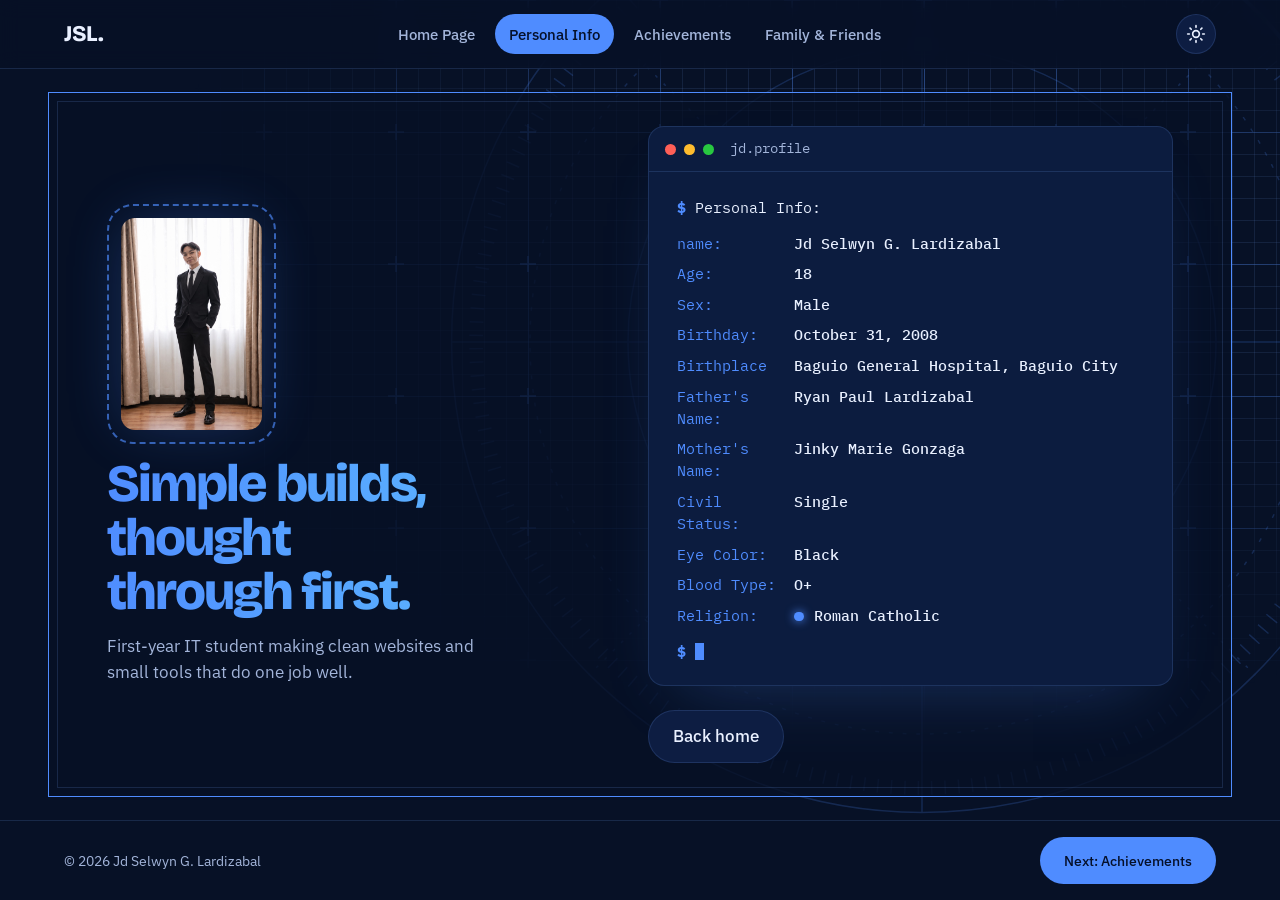
==== commit b30c0bc1: "Add files via upload" ====
--- a/about.html
+++ b/about.html
@@ -63,7 +63,9 @@
             <div class="row" style="--r:5"><dt>Father's Name:</dt><dd>Ryan Paul Lardizabal</dd></div>
             <div class="row" style="--r:6"><dt>Mother's Name:</dt><dd>Jinky Marie Gonzaga</dd></div>
             <div class="row" style="--r:7"><dt>Civil Status:</dt><dd>Single</dd></div>
-            <div class="row" style="--r:8"><dt>Religion:</dt><dd class="status">Roman Catholic</dd></div>
+            <div class="row" style="--r:8"><dt>Eye Color:</dt><dd>Black</dd></div>
+            <div class="row" style="--r:9"><dt>Blood Type:</dt><dd>O+</dd></div>
+            <div class="row" style="--r:10"><dt>Religion:</dt><dd class="status">Roman Catholic</dd></div>
             </dl>
             <p class="term-end" aria-hidden="true"><b>$</b><span class="cursor"></span></p>
           </div>
--- a/style.css
+++ b/style.css
@@ -1122,3 +1122,207 @@
     grid-template-rows: repeat(2, minmax(0, 1fr));
   }
 }
+
+
+/* Educational attainment: emphasize completed qualifications and current level */
+body.ach-page .ach-sheet .edu-list {
+  grid-template-columns: repeat(4, minmax(0, 1fr));
+}
+body.ach-page .ach-sheet .edu-list li {
+  min-height: 88px;
+}
+.edu-status {
+  display: inline-flex;
+  width: fit-content;
+  margin-top: 7px;
+  padding: 2px 7px;
+  border: 1px solid var(--line);
+  border-radius: 999px;
+  color: var(--muted);
+  font-size: clamp(0.58rem, 1.05vh, 0.7rem);
+  line-height: 1.4;
+  font-style: normal;
+}
+.edu-status.current {
+  color: var(--accent);
+  border-color: color-mix(in srgb, var(--accent) 55%, var(--line));
+  background: color-mix(in srgb, var(--accent) 10%, transparent);
+}
+.edu-status.completed {
+  color: var(--muted);
+}
+@media (max-width: 899px) {
+  body.ach-page .ach-sheet .edu-list {
+    grid-template-columns: repeat(2, minmax(0, 1fr));
+  }
+  body.ach-page .ach-sheet .edu-list b {
+    font-size: 0.76rem;
+  }
+  body.ach-page .ach-sheet .edu-list span,
+  body.ach-page .ach-sheet .edu-list em {
+    font-size: 0.65rem;
+  }
+}
+
+
+/* =====================================================================
+   Achievements v4: no category tabs. Every category is listed at once
+   and the whole page still fits one screen (no scrolling).
+   ===================================================================== */
+body.ach-page .ach.ach-all {
+  display: grid;
+  grid-template-columns: minmax(0, 2fr) minmax(0, 1fr);
+  grid-template-rows: minmax(0, 1fr) minmax(0, 1fr);
+  gap: clamp(8px, 1.6vh, 16px) clamp(12px, 1.8vw, 24px);
+  flex: 1;
+  min-height: 0;
+}
+.ach-group {
+  min-width: 0;
+  min-height: 0;
+  display: flex;
+  flex-direction: column;
+  gap: clamp(4px, 0.8vh, 8px);
+  overflow: hidden;
+}
+#curricular { grid-column: 1; grid-row: 1 / span 2; }
+#cocurricular { grid-column: 2; grid-row: 1; }
+#extracurricular { grid-column: 2; grid-row: 2; }
+
+.ach-group > header {
+  flex: none;
+  display: flex;
+  align-items: center;
+  justify-content: space-between;
+  gap: 8px;
+  padding-bottom: 4px;
+  border-bottom: 1px solid var(--line);
+}
+.ach-group > header p { display: none; }
+.ach-group h2 {
+  margin: 0;
+  font-family: var(--font-head);
+  font-size: clamp(1rem, 2.2vh, 1.25rem);
+  letter-spacing: -0.02em;
+}
+body.ach-page .ach-all .div-label { display: none; }
+
+/* Co-curricular and extra-curricular: one row of photos */
+body.ach-page #cocurricular .gallery,
+body.ach-page #extracurricular .gallery {
+  grid-template-columns: repeat(2, minmax(0, 1fr));
+  grid-template-rows: minmax(0, 1fr);
+}
+body.ach-page .ach-all .gallery .shot figcaption { max-height: 3.9em; }
+
+/* Educational attainment: one proof thumbnail per level (zoomable) */
+body.ach-page .ach-sheet .edu-list li {
+  min-height: 0;
+  display: grid;
+  grid-template-columns: minmax(0, 1fr) auto;
+  grid-template-areas: "text proof" "date proof";
+  align-items: start;
+  column-gap: 10px;
+  row-gap: 4px;
+}
+body.ach-page .edu-list li > div { grid-area: text; }
+body.ach-page .edu-list li > em { grid-area: date; align-self: end; }
+body.ach-page .edu-list .edu-proof { grid-area: proof; align-self: center; margin: 0; }
+body.ach-page .edu-list .edu-proof button {
+  flex: none;
+  width: clamp(52px, 8vh, 76px);
+  height: clamp(52px, 8vh, 76px);
+  padding: 3px;
+  border-radius: 8px;
+}
+body.ach-page .edu-list .edu-proof img {
+  inset: 3px;
+  width: calc(100% - 6px);
+  height: calc(100% - 6px);
+}
+.edu-proof button::after { display: none; }
+
+@media (max-width: 899px) {
+  body.ach-page .ach-sheet .edu-list { grid-template-columns: repeat(4, minmax(0, 1fr)); }
+  body.ach-page .ach-sheet .edu-list li {
+    grid-template-columns: minmax(0, 1fr);
+    grid-template-areas: "text" "date" "proof";
+  }
+  body.ach-page .edu-list .edu-proof { justify-self: start; }
+  body.ach-page .edu-list .edu-proof button {
+    width: clamp(34px, 5.5vh, 48px);
+    height: clamp(34px, 5.5vh, 48px);
+  }
+}
+@media (max-width: 700px) {
+  body.ach-page .ach.ach-all {
+    grid-template-columns: repeat(2, minmax(0, 1fr));
+    grid-template-rows: minmax(0, 1.7fr) minmax(0, 1fr);
+  }
+  #curricular { grid-column: 1 / span 2; grid-row: 1; }
+  #cocurricular { grid-column: 1; grid-row: 2; }
+  #extracurricular { grid-column: 2; grid-row: 2; }
+  .ach-group .hint { display: none; }
+}
+
+
+/* =====================================================================
+   Family & Friends: fixed one-screen layout, no scrolling, all photos visible
+   ===================================================================== */
+html:has(body.ff-page),
+body.ff-page { height: 100%; min-height: 0; overflow: hidden !important; }
+body.ff-page .about { min-height: 0; overflow: hidden; padding: clamp(6px, 1.2vh, 14px) clamp(6px, 1vw, 16px); max-width: none; }
+.sheet.ff-sheet { display: flex; flex-direction: column; overflow: hidden; padding: clamp(10px, 2vh, 22px) clamp(12px, 2vw, 32px); gap: clamp(6px, 1.2vh, 12px); }
+.ff-sheet h1 { margin: 0; font-size: clamp(1rem, 2.6vh, 1.4rem); }
+.ff-sheet .ff-note { margin: -4px 0 0; color: var(--muted); font-size: clamp(0.72rem, 1.6vh, 0.9rem); }
+.ff-group { flex: 1; min-height: 0; display: flex; flex-direction: column; gap: 6px; margin: 0; }
+.ff-group .div-label { margin: 0; flex: none; }
+.ff-row { flex: 1; min-height: 0; display: flex; justify-content: center; gap: clamp(6px, 1vw, 14px); }
+
+/* Each photo gets width in proportion to its shape, so every photo in a row is the same height and none is cropped */
+.ff-shot { position: relative; flex: 0 1 auto; height: 100%; aspect-ratio: var(--ar, 1); min-width: 0; min-height: 0; margin: 0; display: flex; }
+.ff-shot button {
+  position: relative; flex: 1; width: 100%; height: 100%; min-height: 0; padding: 0; overflow: hidden;
+  border: 1px solid var(--line); border-radius: 12px; cursor: zoom-in;
+  background: color-mix(in srgb, var(--panel) 60%, transparent);
+  transition: border-color 0.2s;
+}
+.ff-shot button:hover, .ff-shot button:focus-visible { border-color: var(--accent); }
+.ff-shot button:focus-visible { outline: 3px solid var(--accent); outline-offset: 2px; }
+.ff-shot img { position: absolute; inset: 0; width: 100%; height: 100%; object-fit: contain; border-radius: 0; }
+.ff-shot figcaption {
+  position: absolute; left: 8px; bottom: 8px; z-index: 2; max-width: calc(100% - 16px);
+  padding: 3px 10px; border-radius: 999px; background: color-mix(in srgb, var(--bg) 82%, transparent);
+  color: var(--ink); font-size: clamp(0.62rem, 1.5vh, 0.8rem); line-height: 1.3; backdrop-filter: blur(4px);
+  white-space: normal; overflow: hidden; pointer-events: none;
+  display: -webkit-box; -webkit-line-clamp: 2; -webkit-box-orient: vertical; border-radius: 12px;
+}
+.ff-shot figcaption b { display: inline; margin-right: 6px; color: var(--accent); font-weight: 500; font-family: var(--font-mono, 'IBM Plex Mono', monospace); }
+.ff-shot button::after { display: none; }
+
+@media (max-height: 560px) { .ff-sheet .ff-note { display: none; } }
+@media (max-width: 600px) {
+  .ff-shot figcaption b { display: none; }
+  .ff-shot figcaption { left: 5px; bottom: 5px; padding: 2px 7px; font-size: 0.6rem; }
+}
+
+
+/* Whole photo always shown (never cropped); a soft blurred copy fills the space around it */
+.ff-row { justify-content: stretch; }
+.ff-shot { flex: var(--ar, 1) 1 0; aspect-ratio: auto; }
+.ff-shot button { isolation: isolate; }
+.ff-shot img { object-fit: contain; z-index: 1; }
+.ff-shot img.ff-bg {
+  position: absolute; inset: -12%; width: 124%; height: 124%; z-index: -1;
+  object-fit: cover; filter: blur(22px) saturate(1.15) brightness(0.75); transform: scale(1.05);
+}
+
+
+/* ---------- Uncropped profile photo (full portrait, 2:3) ---------- */
+.id-photo { aspect-ratio: 2 / 3; }
+.id-photo img { object-fit: contain; object-position: center; }
+
+/* About page: portrait frame instead of a circle so the whole photo shows */
+.avatar { width: calc(clamp(110px, 27vh, 270px) * 0.64 * var(--fit, 1)); aspect-ratio: 2 / 3; }
+.avatar::before { border-radius: 26px; }
+.avatar img { object-fit: contain; border-radius: 14px; }
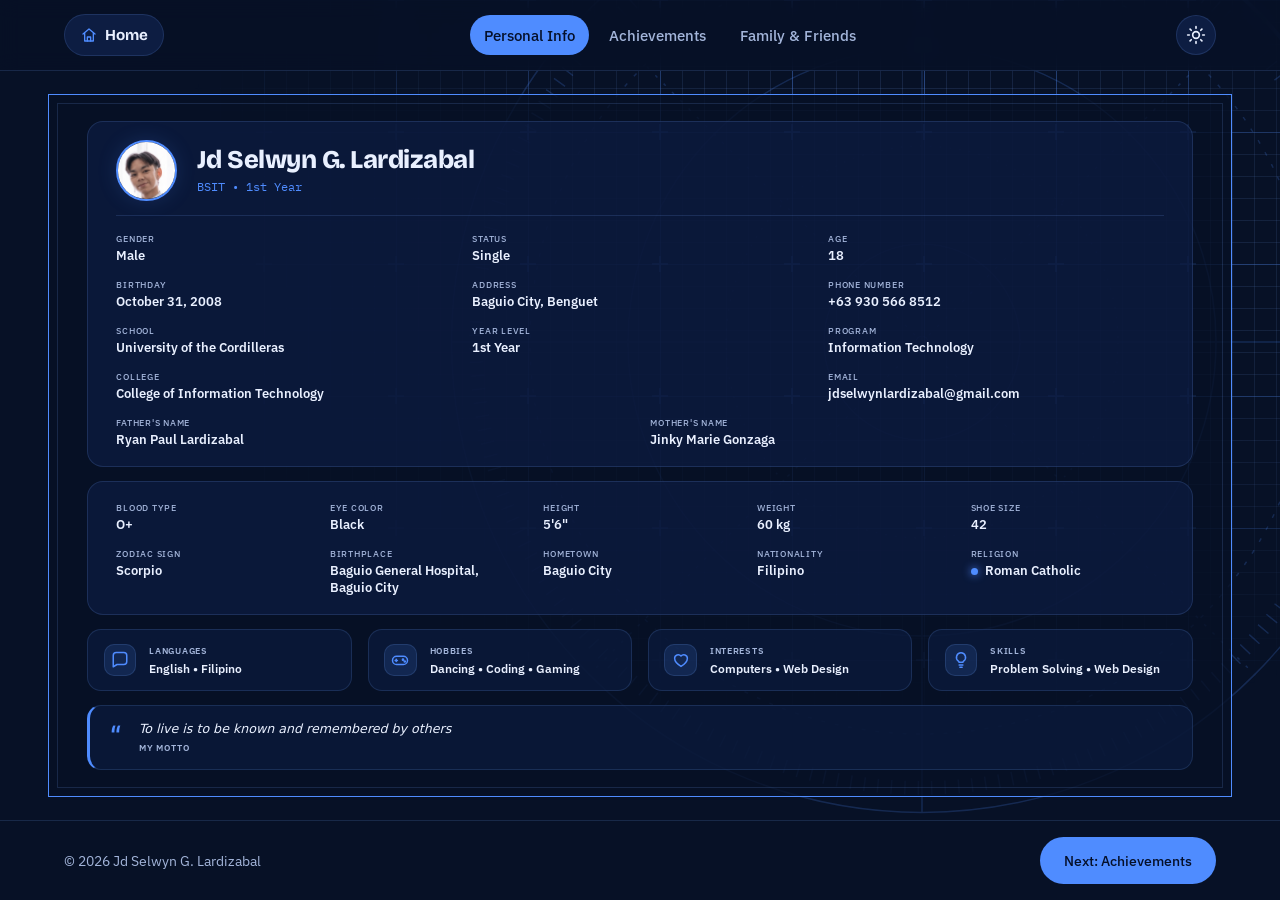
==== commit 044d5c61: "Add files via upload" ====
--- a/about.html
+++ b/about.html
@@ -19,10 +19,12 @@
   <a class="skip" href="#main">Skip to content</a>
 
   <header class="site-header">
-    <a class="logo" href="index.html" aria-label="Home">JSL.</a>
+    <a class="home-btn" href="index.html" aria-label="Back to home">
+      <svg viewBox="0 0 24 24" width="16" height="16" fill="none" stroke="currentColor" stroke-width="2" stroke-linecap="round" stroke-linejoin="round" aria-hidden="true"><path d="M3 10.5 12 3l9 7.5"/><path d="M5.5 9.2V21h13V9.2"/><path d="M9.5 21v-6h5v6"/></svg>
+      <span>Home</span>
+    </a>
 
     <nav id="nav" class="nav" aria-label="Main">
-      <a href="index.html">Home Page</a>
       <a href="about.html" aria-current="page">Personal Info</a>
       <a href="achievements.html">Achievements</a>
       <a href="family-friends.html">Family &amp; Friends</a>
@@ -40,40 +42,85 @@
   </header>
 
   <main id="main" class="about">
-    <section class="sheet profile">
-      <div class="profile-intro">
-        <div class="avatar">
-          <img src="profile.png" alt="Jd Selwyn holding his hiphop dance champion trophy at the APPS District Festival of Talents">
-        </div>
-        <h1 class="headline">Simple builds, thought through first.</h1>
-        <p class="profile-sub">First-year IT student making clean websites and small tools that do one job well.</p>
+    <section class="sheet pi-sheet">
+
+      <!-- Identity + main details -->
+      <div class="pi-card pi-top">
+        <header class="pi-id">
+          <span class="pi-avatar"><img src="profile.png" alt="Jd Selwyn G. Lardizabal"></span>
+          <div class="pi-name">
+            <h1>Jd Selwyn G. Lardizabal</h1>
+            <p>BSIT &bull; 1st Year</p>
+          </div>
+        </header>
+
+        <dl class="pi-grid pi-grid-6">
+          <div class="pi-f"><dt>Gender</dt><dd>Male</dd></div>
+          <div class="pi-f"><dt>Status</dt><dd>Single</dd></div>
+          <div class="pi-f"><dt>Age</dt><dd>18</dd></div>
+
+          <div class="pi-f"><dt>Birthday</dt><dd>October 31, 2008</dd></div>
+          <div class="pi-f"><dt>Address</dt><dd>Baguio City, Benguet</dd></div>
+          <div class="pi-f"><dt>Phone Number</dt><dd>+63 930 566 8512</dd></div>
+
+          <div class="pi-f"><dt>School</dt><dd>University of the Cordilleras</dd></div>
+          <div class="pi-f"><dt>Year Level</dt><dd>1st Year</dd></div>
+          <div class="pi-f"><dt>Program</dt><dd>Information Technology</dd></div>
+
+          <div class="pi-f pi-span-4"><dt>College</dt><dd>College of Information Technology</dd></div>
+          <div class="pi-f"><dt>Email</dt><dd>jdselwynlardizabal@gmail.com</dd></div>
+
+          <div class="pi-f pi-span-3"><dt>Father's Name</dt><dd>Ryan Paul Lardizabal</dd></div>
+          <div class="pi-f pi-span-3"><dt>Mother's Name</dt><dd>Jinky Marie Gonzaga</dd></div>
+        </dl>
       </div>
 
-      <div class="profile-side">
-        <div class="term">
-          <div class="term-bar" aria-hidden="true"><i></i><i></i><i></i><span>jd.profile</span></div>
-          <div class="term-body">
-            <p class="term-cmd"><b>$</b>Personal Info: </p>
-            <dl>
-            <div class="row" style="--r:0"><dt>name:</dt><dd>Jd Selwyn G. Lardizabal</dd></div>
-            <div class="row" style="--r:1"><dt>Age:</dt><dd>18</dd></div>
-            <div class="row" style="--r:2"><dt>Sex:</dt><dd>Male</dd></div>
-            <div class="row" style="--r:3"><dt>Birthday:</dt><dd>October 31, 2008</dd></div>
-            <div class="row" style="--r:4"><dt>Birthplace</dt><dd>Baguio General Hospital, Baguio City </dd></div>
-            <div class="row" style="--r:5"><dt>Father's Name:</dt><dd>Ryan Paul Lardizabal</dd></div>
-            <div class="row" style="--r:6"><dt>Mother's Name:</dt><dd>Jinky Marie Gonzaga</dd></div>
-            <div class="row" style="--r:7"><dt>Civil Status:</dt><dd>Single</dd></div>
-            <div class="row" style="--r:8"><dt>Eye Color:</dt><dd>Black</dd></div>
-            <div class="row" style="--r:9"><dt>Blood Type:</dt><dd>O+</dd></div>
-            <div class="row" style="--r:10"><dt>Religion:</dt><dd class="status">Roman Catholic</dd></div>
-            </dl>
-            <p class="term-end" aria-hidden="true"><b>$</b><span class="cursor"></span></p>
-          </div>
+      <!-- Body details -->
+      <div class="pi-card">
+        <dl class="pi-grid pi-grid-10">
+          <div class="pi-f"><dt>Blood Type</dt><dd>O+</dd></div>
+          <div class="pi-f"><dt>Eye Color</dt><dd>Black</dd></div>
+          <div class="pi-f"><dt>Height</dt><dd>5'6&quot;</dd></div>
+          <div class="pi-f"><dt>Weight</dt><dd>60 kg</dd></div>
+          <div class="pi-f"><dt>Shoe Size</dt><dd>42</dd></div>
+
+          <div class="pi-f"><dt>Zodiac Sign</dt><dd>Scorpio</dd></div>
+          <div class="pi-f"><dt>Birthplace</dt><dd>Baguio General Hospital, Baguio City</dd></div>
+          <div class="pi-f"><dt>Hometown</dt><dd>Baguio City</dd></div>
+          <div class="pi-f"><dt>Nationality</dt><dd>Filipino</dd></div>
+          <div class="pi-f"><dt>Religion</dt><dd class="pi-dot">Roman Catholic</dd></div>
+        </dl>
+      </div>
+
+      <!-- Languages, hobbies, interests, skills -->
+      <div class="pi-cards">
+        <div class="pi-mini">
+          <span class="pi-ico" aria-hidden="true"><svg viewBox="0 0 24 24" width="18" height="18" fill="none" stroke="currentColor" stroke-width="2" stroke-linecap="round" stroke-linejoin="round"><path d="M21 14a4 4 0 0 1-4 4H8l-5 3V6a4 4 0 0 1 4-4h10a4 4 0 0 1 4 4z"/></svg></span>
+          <div><b>Languages</b><p>English &bull; Filipino</p></div>
         </div>
-        <div class="actions">
-          <a class="btn btn-ghost" href="index.html">Back home</a>
+        <div class="pi-mini">
+          <span class="pi-ico" aria-hidden="true"><svg viewBox="0 0 24 24" width="18" height="18" fill="none" stroke="currentColor" stroke-width="2" stroke-linecap="round" stroke-linejoin="round"><rect x="2" y="7" width="20" height="11" rx="5.5"/><path d="M7 11v3M5.5 12.5h3"/><circle cx="16" cy="11.5" r="0.8" fill="currentColor"/><circle cx="18.4" cy="14" r="0.8" fill="currentColor"/></svg></span>
+          <div><b>Hobbies</b><p>Dancing &bull; Coding &bull; Gaming</p></div>
+        </div>
+        <div class="pi-mini">
+          <span class="pi-ico" aria-hidden="true"><svg viewBox="0 0 24 24" width="18" height="18" fill="none" stroke="currentColor" stroke-width="2" stroke-linecap="round" stroke-linejoin="round"><path d="M12 20.5S3.5 15.6 3.5 9.8A4.8 4.8 0 0 1 12 6.7a4.8 4.8 0 0 1 8.5 3.1c0 5.8-8.5 10.7-8.5 10.7z"/></svg></span>
+          <div><b>Interests</b><p>Computers &bull; Web Design</p></div>
+        </div>
+        <div class="pi-mini">
+          <span class="pi-ico" aria-hidden="true"><svg viewBox="0 0 24 24" width="18" height="18" fill="none" stroke="currentColor" stroke-width="2" stroke-linecap="round" stroke-linejoin="round"><path d="M9.5 18.5h5M10.5 21.5h3"/><path d="M12 2.5a6 6 0 0 0-3.5 10.9c.55.4.9 1.05 1 1.7h5c.1-.65.45-1.3 1-1.7A6 6 0 0 0 12 2.5z"/></svg></span>
+          <div><b>Skills</b><p>Problem Solving &bull; Web Design</p></div>
         </div>
       </div>
+
+      <!-- Motto -->
+      <figure class="pi-motto">
+        <span class="pi-quote" aria-hidden="true">&ldquo;</span>
+        <div>
+          <blockquote>To live is to be known and remembered by others</blockquote>
+          <figcaption>My Motto</figcaption>
+        </div>
+      </figure>
+
     </section>
   </main>
 
--- a/style.css
+++ b/style.css
@@ -161,13 +161,25 @@
   border-bottom: 1px solid var(--line);
 }
 
-.logo {
+/* Back-to-home button, always in the top-left corner */
+.home-btn {
+  display: inline-flex;
+  align-items: center;
+  gap: 8px;
+  padding: 8px 16px;
+  border: 1px solid var(--line);
+  border-radius: 999px;
+  background: var(--panel);
+  color: var(--ink);
   font-family: var(--font-head);
-  font-weight: 800;
-  font-size: 1.4rem;
-  letter-spacing: -0.02em;
+  font-weight: 700;
+  font-size: 0.95rem;
+  letter-spacing: -0.01em;
   text-decoration: none;
-}
+  transition: transform 0.2s, border-color 0.2s, color 0.2s;
+}
+.home-btn:hover { border-color: var(--accent); color: var(--accent); transform: translateY(-2px); }
+.home-btn svg { color: var(--accent); flex: none; }
 
 .nav { display: flex; gap: 6px; }
 .nav a {
@@ -556,151 +568,184 @@
 }
 
 /* =====================================================================
-   Personal Info: terminal profile
+   Personal Info: profile stat cards (avatar header, field grids,
+   language/hobby/skill cards and a motto bar)
    ===================================================================== */
-.profile {
-  flex-direction: unset;
-  display: grid;
-  grid-template-columns: minmax(0, 1fr) minmax(0, 1.1fr);
+.pi-sheet {
+  justify-content: center;
+  gap: clamp(8px, 1.5vh, 18px);
+  padding: clamp(12px, 2.4vh, 32px) clamp(14px, 3vw, 44px);
+}
+
+.pi-card {
+  padding: clamp(10px, 2vh, 20px) clamp(14px, 2.2vw, 28px);
+  border: 1px solid var(--line);
+  border-radius: 16px;
+  background: color-mix(in srgb, var(--panel) 70%, transparent);
+}
+
+/* Identity row: avatar + name + course */
+.pi-id {
+  display: flex;
   align-items: center;
-  gap: clamp(24px, 5vw, 80px);
-}
-
-.profile-intro { display: grid; justify-items: start; gap: clamp(8px, 1.6vh, 18px); }
-
-.avatar {
-  position: relative;
-  width: calc(clamp(110px, 27vh, 270px) * var(--fit, 1));
+  gap: clamp(10px, 1.6vw, 20px);
+  padding-bottom: clamp(8px, 1.6vh, 16px);
+  margin-bottom: clamp(8px, 1.6vh, 16px);
+  border-bottom: 1px solid var(--line);
+}
+.pi-avatar {
+  flex: none;
+  width: calc(clamp(46px, 8.5vh, 80px) * var(--fit, 1));
   aspect-ratio: 1;
-  margin: 14px 0 clamp(4px, 1.4vh, 16px) 14px;
-}
-.avatar::before {
-  content: "";
-  position: absolute;
-  inset: -14px;
-  border: 2px dashed color-mix(in srgb, var(--accent) 65%, transparent);
   border-radius: 50%;
-}
-.avatar img {
+  overflow: hidden;
+  border: 2px solid var(--accent);
+  box-shadow: 0 0 24px -6px var(--glow);
+}
+.pi-avatar img {
   display: block;
   width: 100%;
   height: 100%;
   object-fit: cover;
-  border-radius: 50%;
-  box-shadow: 0 0 60px -8px var(--glow);
-}
-
-.prompt {
-  margin: 0;
-  font-family: var(--font-mono);
-  font-size: calc(clamp(0.95rem, 2.4vh, 1.3rem) * var(--fit, 1));
-  color: var(--accent);
-}
-
-.about .headline {
+  /* Crop from the top of the full-body shot, then zoom so the face is centred */
+  object-position: 50% 0%;
+  transform: scale(4.5) translateY(25.5%);
+}
+.pi-id h1 {
   margin: 0;
   font-family: var(--font-head);
   font-weight: 800;
-  font-size: calc(clamp(1.7rem, min(4.6vw, 6.4vh), 3.9rem) * var(--fit, 1));
-  line-height: 1.03;
-  letter-spacing: -0.035em;
-  color: transparent;
-  background-image: linear-gradient(95deg, var(--accent), color-mix(in srgb, var(--accent) 45%, #6ee7ff));
-  -webkit-background-clip: text;
-          background-clip: text;
-  -webkit-text-fill-color: transparent;
-  text-wrap: balance;
-}
-
-.profile-sub {
-  max-width: 40ch;
+  font-size: calc(clamp(1.2rem, 3.6vh, 2.2rem) * var(--fit, 1));
+  line-height: 1.1;
+  letter-spacing: -0.02em;
+  color: var(--ink);
+}
+.pi-name p {
+  margin: 3px 0 0;
+  color: var(--accent);
+  font-family: var(--font-mono);
+  font-size: calc(clamp(0.7rem, 1.7vh, 0.95rem) * var(--fit, 1));
+}
+
+/* Field grids */
+.pi-grid { display: grid; gap: clamp(6px, 1.4vh, 16px) clamp(10px, 1.6vw, 26px); margin: 0; }
+.pi-grid-6 { grid-template-columns: repeat(6, minmax(0, 1fr)); }
+.pi-grid-10 { grid-template-columns: repeat(10, minmax(0, 1fr)); }
+.pi-f { grid-column: span 2; min-width: 0; }
+.pi-span-3 { grid-column: span 3; }
+.pi-span-4 { grid-column: span 4; }
+.pi-f dt {
+  margin: 0 0 1px;
+  color: var(--muted);
+  font-size: calc(clamp(0.58rem, 1.35vh, 0.75rem) * var(--fit, 1));
+  font-weight: 500;
+  letter-spacing: 0.08em;
+  text-transform: uppercase;
+}
+.pi-f dd {
   margin: 0;
-  color: var(--muted);
-  font-size: calc(clamp(0.95rem, 2.3vh, 1.2rem) * var(--fit, 1));
-  line-height: 1.5;
-}
-
-.profile-side { display: grid; gap: clamp(14px, 2.6vh, 26px); min-width: 0; }
-
-.term {
-  border: 1px solid var(--line);
-  border-radius: 16px;
-  background: color-mix(in srgb, var(--panel) 88%, var(--bg));
-  box-shadow: 0 30px 70px -35px var(--glow);
-  overflow: hidden;
-  font-family: var(--font-mono);
-  font-size: calc(clamp(0.78rem, 2.1vh, 1.05rem) * var(--fit, 1));
-  line-height: 1.45;
-}
-.term-bar {
+  color: var(--ink);
+  font-size: calc(clamp(0.8rem, 1.95vh, 1.05rem) * var(--fit, 1));
+  font-weight: 600;
+  line-height: 1.3;
+  overflow-wrap: anywhere;
+}
+.pi-dot::before {
+  content: "";
+  display: inline-block;
+  width: 0.55em;
+  height: 0.55em;
+  margin-right: 0.55em;
+  border-radius: 50%;
+  background: var(--accent);
+  box-shadow: 0 0 8px var(--accent);
+  vertical-align: middle;
+}
+
+/* Languages / hobbies / interests / skills */
+.pi-cards { display: grid; grid-template-columns: repeat(4, minmax(0, 1fr)); gap: clamp(8px, 1.4vw, 16px); }
+.pi-mini {
   display: flex;
   align-items: center;
-  gap: 8px;
-  padding: 12px 16px;
-  border-bottom: 1px solid var(--line);
+  gap: clamp(8px, 1vw, 14px);
+  min-width: 0;
+  padding: clamp(8px, 1.6vh, 14px) clamp(10px, 1.2vw, 16px);
+  border: 1px solid var(--line);
+  border-radius: 14px;
+  background: color-mix(in srgb, var(--panel) 60%, transparent);
+}
+.pi-ico {
+  flex: none;
+  display: grid;
+  place-items: center;
+  width: calc(clamp(30px, 4.6vh, 42px) * var(--fit, 1));
+  aspect-ratio: 1;
+  border: 1px solid var(--line);
+  border-radius: 10px;
+  background: color-mix(in srgb, var(--accent) 14%, transparent);
+  color: var(--accent);
+}
+.pi-mini b {
+  display: block;
   color: var(--muted);
-}
-.term-bar i { width: 11px; height: 11px; border-radius: 50%; background: #ff5f57; }
-.term-bar i:nth-child(2) { background: #febc2e; }
-.term-bar i:nth-child(3) { background: #28c840; }
-.term-bar span { margin-left: 8px; font-size: 0.9em; }
-
-.term-body { padding: clamp(14px, 2.6vh, 26px) clamp(16px, 2.4vw, 28px); }
-.term-cmd { margin: 0 0 0.9em; }
-.term-cmd b { color: var(--accent); margin-right: 0.6em; }
-
-.term dl { display: grid; gap: 0.55em; margin: 0; }
-.term .row {
-  display: grid;
-  grid-template-columns: 11ch minmax(0, 1fr);
-  gap: 1.2em;
-  animation: type-in 0.45s cubic-bezier(0.2, 0.7, 0.2, 1) both;
-  animation-delay: calc(0.15s + var(--r, 0) * 0.11s);
-}
-@keyframes type-in { from { opacity: 0; transform: translateX(-8px); } to { opacity: 1; transform: none; } }
-.term dt { color: var(--accent); }
-.term dd { margin: 0; color: var(--ink); font-weight: 500; }
-.term .status::before {
-  content: "";
-  display: inline-block;
-  width: 0.6em;
-  height: 0.6em;
-  margin-right: 0.7em;
-  border-radius: 50%;
-  background: var(--accent);
-  box-shadow: 0 0 10px var(--accent);
-}
-.term-end { margin: 0.9em 0 0; }
-.term-end b { color: var(--accent); margin-right: 0.6em; }
-.cursor {
-  display: inline-block;
-  width: 0.6em;
-  height: 1.1em;
-  background: var(--accent);
-  vertical-align: -0.2em;
-  animation: blink 1s steps(1) infinite;
-}
-
-.actions { display: flex; flex-wrap: wrap; gap: 12px; }
-.btn-ghost {
-  background: var(--panel);
+  font-size: calc(clamp(0.56rem, 1.3vh, 0.72rem) * var(--fit, 1));
+  font-weight: 600;
+  letter-spacing: 0.08em;
+  text-transform: uppercase;
+}
+.pi-mini p {
+  margin: 2px 0 0;
   color: var(--ink);
+  font-size: calc(clamp(0.75rem, 1.8vh, 0.95rem) * var(--fit, 1));
+  font-weight: 600;
+  line-height: 1.3;
+  overflow-wrap: anywhere;
+}
+
+/* Motto */
+.pi-motto {
+  display: flex;
+  align-items: center;
+  gap: clamp(10px, 1.4vw, 18px);
+  margin: 0;
+  padding: clamp(8px, 1.6vh, 14px) clamp(14px, 1.6vw, 22px);
   border: 1px solid var(--line);
-}
-.btn-ghost:hover { border-color: var(--accent); box-shadow: none; }
-
+  border-left: 3px solid var(--accent);
+  border-radius: 14px;
+  background: color-mix(in srgb, var(--panel) 60%, transparent);
+}
+.pi-quote {
+  flex: none;
+  color: var(--accent);
+  font-family: var(--font-head);
+  font-size: calc(clamp(1.6rem, 4.5vh, 2.6rem) * var(--fit, 1));
+  line-height: 0.8;
+}
+.pi-motto blockquote {
+  margin: 0;
+  color: var(--ink);
+  font-style: italic;
+  font-size: calc(clamp(0.8rem, 1.9vh, 1rem) * var(--fit, 1));
+  line-height: 1.4;
+}
+.pi-motto figcaption {
+  margin-top: 3px;
+  color: var(--muted);
+  font-size: calc(clamp(0.55rem, 1.25vh, 0.7rem) * var(--fit, 1));
+  font-weight: 600;
+  letter-spacing: 0.1em;
+  text-transform: uppercase;
+}
+
+/* Narrow screens: stack the cards and let the page scroll normally */
 @media (max-width: 899px) {
-  .profile { grid-template-columns: 1fr; align-content: center; gap: 14px; }
-  .profile-intro {
-    grid-template-columns: auto minmax(0, 1fr);
-    align-items: center;
-    column-gap: 22px;
-    row-gap: 4px;
-  }
-  .avatar { grid-row: 1 / span 3; width: calc(clamp(84px, 17vh, 130px) * var(--fit, 1)); margin: 12px; }
-  .profile-sub { grid-column: 2; font-size: calc(0.9rem * var(--fit, 1)); }
-  .term .row { grid-template-columns: 9.5ch minmax(0, 1fr); gap: 0.8em; }
-  .actions .btn { padding: 10px 18px; font-size: 0.92rem; }
+  body.about-page { height: auto; min-height: 100dvh; overflow: auto; }
+  .pi-sheet { justify-content: flex-start; }
+  .pi-grid-6, .pi-grid-10 { grid-template-columns: repeat(2, minmax(0, 1fr)); }
+  .pi-f, .pi-span-3 { grid-column: span 1; }
+  .pi-span-4 { grid-column: span 2; }
+  .pi-cards { grid-template-columns: repeat(2, minmax(0, 1fr)); }
+  .pi-id h1 { font-size: calc(clamp(1.05rem, 4.5vw, 1.6rem) * var(--fit, 1)); }
 }
 
 /* =====================================================================
@@ -802,24 +847,27 @@
 body.home-page .hero {
   min-height: 0;
   overflow: hidden;
+  grid-template-columns: minmax(0, 1.15fr) minmax(0, 1fr);
   gap: clamp(16px, 3vw, 48px);
   padding: clamp(10px, 2.5vh, 40px) clamp(20px, 5vw, 64px);
 }
-body.home-page .hello { font-size: calc(1.15rem * var(--fit, 1)); margin-bottom: calc(10px * var(--fit, 1)); }
+body.home-page .hello { font-size: calc(1.4rem * var(--fit, 1)); margin-bottom: calc(14px * var(--fit, 1)); }
 body.home-page h1 {
-  font-size: calc(clamp(2rem, min(7vw, 9vh), 5.6rem) * var(--fit, 1));
-  margin-bottom: calc(20px * var(--fit, 1));
-}
-body.home-page .role { font-size: calc(1.3rem * var(--fit, 1)); }
-body.home-page .socials { margin-bottom: 0; gap: calc(10px * var(--fit, 1)); }
+  font-size: calc(clamp(2.4rem, min(7.5vw, 10vh), 6rem) * var(--fit, 1));
+  margin-bottom: calc(26px * var(--fit, 1));
+}
+body.home-page .role { font-size: calc(1.7rem * var(--fit, 1)); }
+body.home-page .socials { margin-bottom: 0; gap: calc(12px * var(--fit, 1)); }
 body.home-page .social-btn {
-  padding: calc(9px * var(--fit, 1)) calc(16px * var(--fit, 1));
-  font-size: calc(0.95rem * var(--fit, 1));
-}
+  padding: calc(12px * var(--fit, 1)) calc(22px * var(--fit, 1));
+  font-size: calc(1.05rem * var(--fit, 1));
+}
+/* Portrait is sized by the height it needs (2:3 photo + strip + plate),
+   so it never forces the whole page to shrink */
 body.home-page .portrait {
   width: 100%;
-  max-width: calc(clamp(180px, 100vh - 250px, 640px) * var(--fit, 1));
-  max-width: calc(clamp(180px, 100dvh - 250px, 640px) * var(--fit, 1));
+  max-width: calc(min(560px, (100vh - 310px) / 1.5) * var(--fit, 1));
+  max-width: calc(min(560px, (100dvh - 310px) / 1.5) * var(--fit, 1));
   padding: calc(14px * var(--fit, 1));
 }
 body.home-page .orbit li {
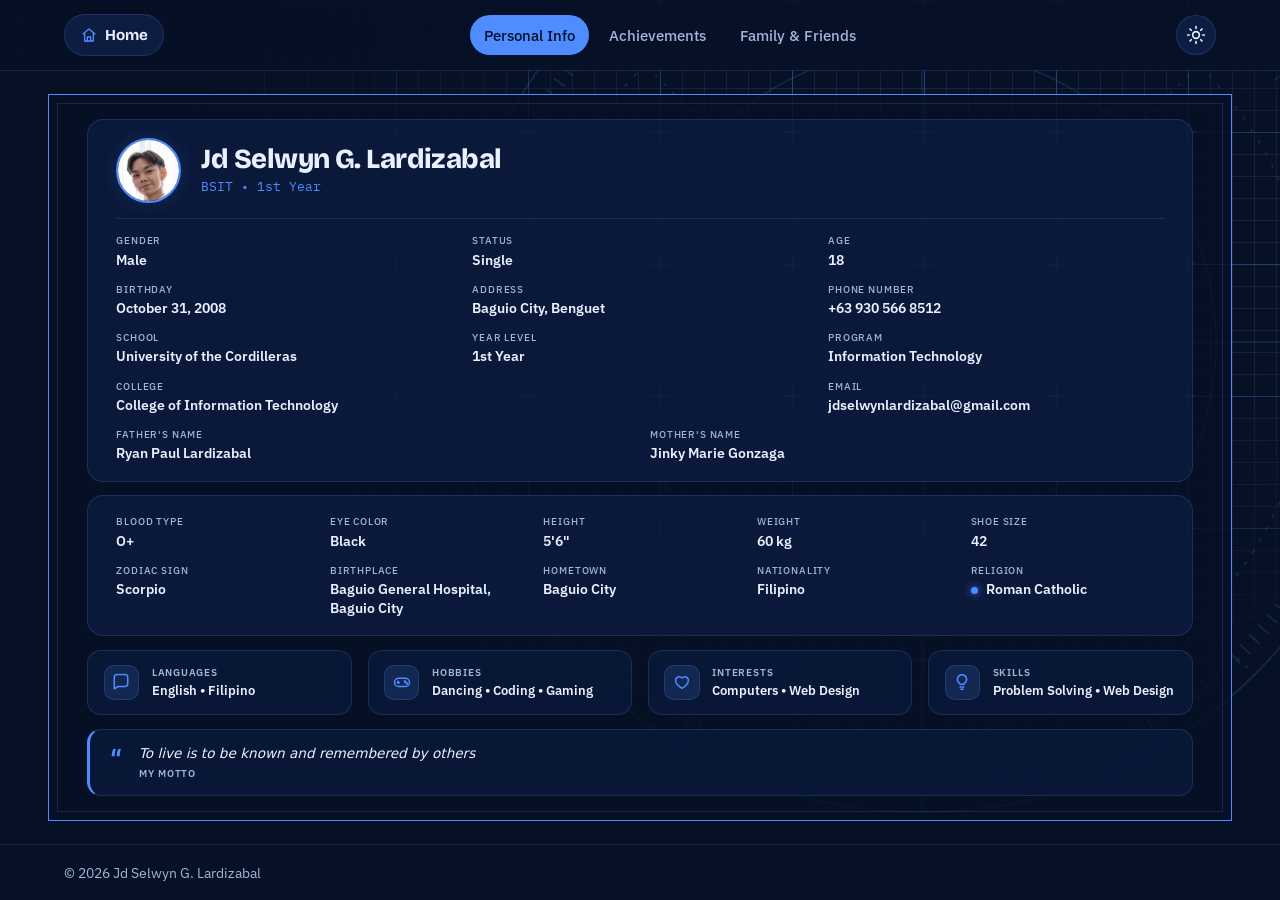
==== commit d78f9ed1: "Add files via upload" ====
--- a/about.html
+++ b/about.html
@@ -126,7 +126,6 @@
 
   <footer class="site-footer">
     <p>&copy; <span id="year">2026</span> Jd Selwyn G. Lardizabal</p>
-    <a class="btn" href="achievements.html">Next: Achievements</a>
   </footer>
 
   <script src="script.js"></script>
--- a/style.css
+++ b/style.css
@@ -180,6 +180,8 @@
 }
 .home-btn:hover { border-color: var(--accent); color: var(--accent); transform: translateY(-2px); }
 .home-btn svg { color: var(--accent); flex: none; }
+/* No home button on the home page itself — hidden but keeps the nav centred */
+body.home-page .home-btn { visibility: hidden; pointer-events: none; }
 
 .nav { display: flex; gap: 6px; }
 .nav a {
@@ -341,12 +343,12 @@
   display: flex;
   align-items: center;
   justify-content: space-between;
-  padding: 12px 18px;
+  padding: calc(12px * var(--fit, 1)) calc(18px * var(--fit, 1));
   background: var(--accent);
   color: var(--on-accent);
 }
-.slot { width: 54px; height: 10px; border-radius: 999px; background: var(--bg); opacity: 0.85; }
-.id-logo { font-family: var(--font-head); font-weight: 800; letter-spacing: -0.02em; }
+.slot { width: calc(54px * var(--fit, 1)); height: calc(10px * var(--fit, 1)); border-radius: 999px; background: var(--bg); opacity: 0.85; }
+.id-logo { font-family: var(--font-head); font-weight: 800; letter-spacing: -0.02em; font-size: calc(1rem * var(--fit, 1)); }
 
 .id-photo { aspect-ratio: 1 / 0.95; }
 .id-photo img {
@@ -357,9 +359,9 @@
   object-position: 62% 30%;
 }
 
-.id-plate { display: grid; gap: 2px; padding: 14px 18px 18px; }
-.id-plate b { font-family: var(--font-head); font-size: 1.2rem; font-weight: 700; }
-.id-plate span { color: var(--muted); font-size: 0.95rem; }
+.id-plate { display: grid; gap: calc(2px * var(--fit, 1)); padding: calc(14px * var(--fit, 1)) calc(18px * var(--fit, 1)) calc(18px * var(--fit, 1)); }
+.id-plate b { font-family: var(--font-head); font-size: calc(1.2rem * var(--fit, 1)); font-weight: 700; }
+.id-plate span { color: var(--muted); font-size: calc(0.95rem * var(--fit, 1)); }
 
 /* Light that follows the pointer across the card */
 .glare {
@@ -866,18 +868,20 @@
    so it never forces the whole page to shrink */
 body.home-page .portrait {
   width: 100%;
-  max-width: calc(min(560px, (100vh - 310px) / 1.5) * var(--fit, 1));
-  max-width: calc(min(560px, (100dvh - 310px) / 1.5) * var(--fit, 1));
+  max-width: calc(clamp(180px, (100vh - 310px) / 1.5, 560px) * var(--fit, 1));
+  max-width: calc(clamp(180px, (100dvh - 310px) / 1.5, 560px) * var(--fit, 1));
   padding: calc(14px * var(--fit, 1));
 }
 body.home-page .orbit li {
   font-size: calc(0.85rem * var(--fit, 1));
   padding: calc(6px * var(--fit, 1)) calc(14px * var(--fit, 1));
 }
-@media (max-width: 860px) {
+/* Stack only on real phone widths — at 700–860px the two columns still fit
+   and give the portrait and name much more room than stacking does */
+@media (max-width: 700px) {
+  body.home-page .hero { grid-template-columns: 1fr; }
   body.home-page .portrait { max-width: calc(clamp(160px, 100dvh - 400px, 440px) * var(--fit, 1)); }
   body.home-page .site-footer { padding-block: 10px; }
-  body.home-page .site-footer .btn { padding: 9px 18px; font-size: 0.9rem; }
 }
 
 /* =====================================================================
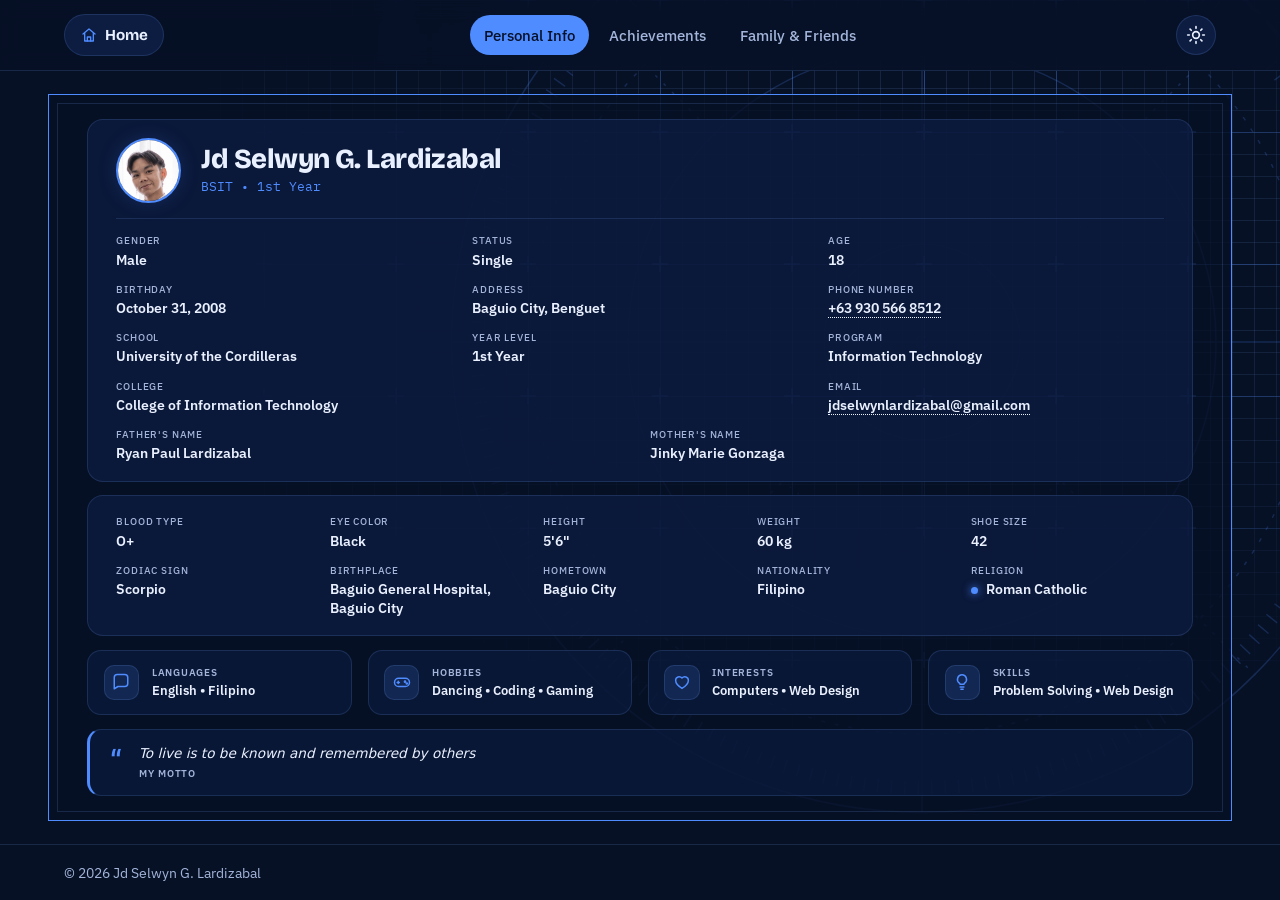
==== commit 53dd094a: "Add files via upload" ====
--- a/about.html
+++ b/about.html
@@ -14,6 +14,10 @@
   <link rel="preconnect" href="https://fonts.gstatic.com" crossorigin>
   <link href="https://fonts.googleapis.com/css2?family=Bricolage+Grotesque:wght@600;700;800&family=IBM+Plex+Mono:wght@500&family=IBM+Plex+Sans:wght@400;500&display=swap" rel="stylesheet">
   <link rel="stylesheet" href="style.css">
+  <style>
+    .pi-link { color: inherit; text-decoration: none; border-bottom: 1px dotted currentColor; }
+    .pi-link:hover, .pi-link:focus-visible { text-decoration: underline; border-bottom-color: transparent; }
+  </style>
 </head>
 <body class="about-page">
   <a class="skip" href="#main">Skip to content</a>
@@ -61,14 +65,14 @@
 
           <div class="pi-f"><dt>Birthday</dt><dd>October 31, 2008</dd></div>
           <div class="pi-f"><dt>Address</dt><dd>Baguio City, Benguet</dd></div>
-          <div class="pi-f"><dt>Phone Number</dt><dd>+63 930 566 8512</dd></div>
+          <div class="pi-f"><dt>Phone Number</dt><dd><a class="pi-link" href="tel:+639305668512">+63 930 566 8512</a></dd></div>
 
           <div class="pi-f"><dt>School</dt><dd>University of the Cordilleras</dd></div>
           <div class="pi-f"><dt>Year Level</dt><dd>1st Year</dd></div>
           <div class="pi-f"><dt>Program</dt><dd>Information Technology</dd></div>
 
           <div class="pi-f pi-span-4"><dt>College</dt><dd>College of Information Technology</dd></div>
-          <div class="pi-f"><dt>Email</dt><dd>jdselwynlardizabal@gmail.com</dd></div>
+          <div class="pi-f"><dt>Email</dt><dd><a class="pi-link" href="mailto:jdselwynlardizabal@gmail.com">jdselwynlardizabal@gmail.com</a></dd></div>
 
           <div class="pi-f pi-span-3"><dt>Father's Name</dt><dd>Ryan Paul Lardizabal</dd></div>
           <div class="pi-f pi-span-3"><dt>Mother's Name</dt><dd>Jinky Marie Gonzaga</dd></div>
